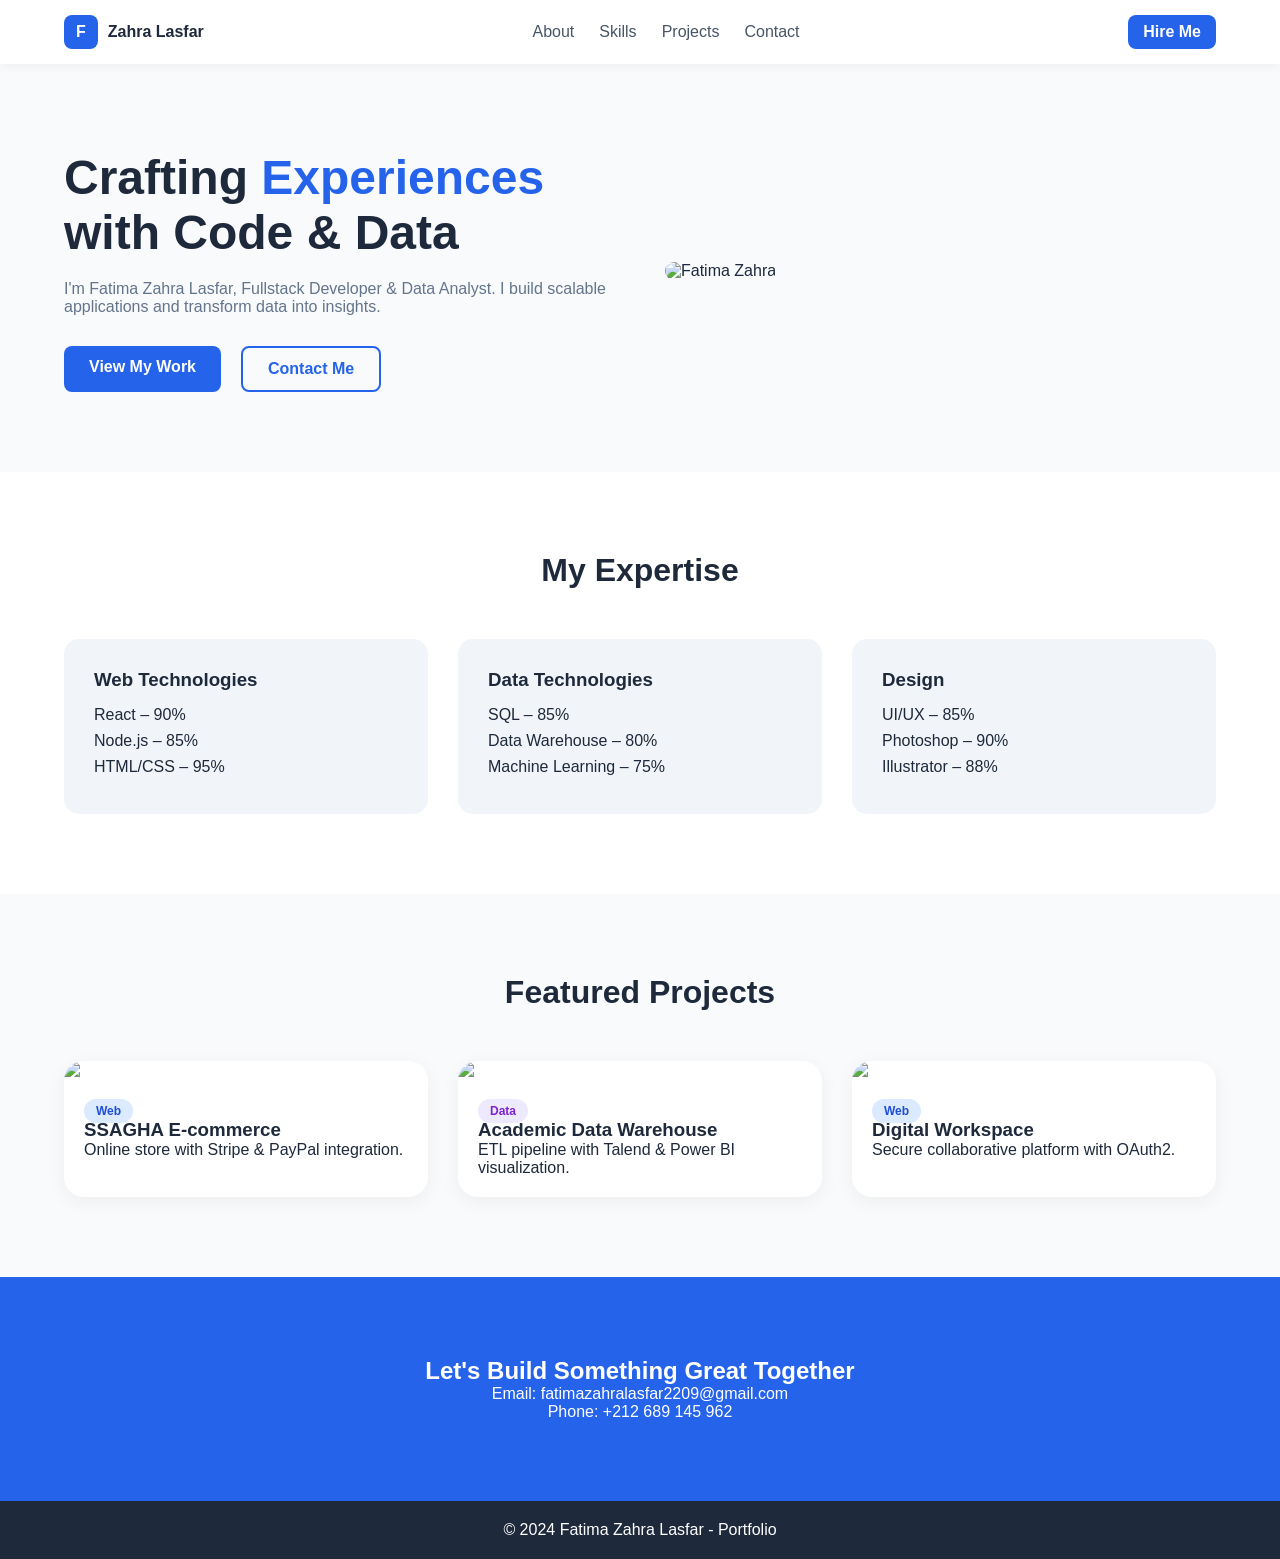
==== index.html @ cac7e811 "Add index.html and style.css" ====
<!DOCTYPE html>
<html lang="fr">
<head>
    <meta charset="UTF-8">
    <title>Fatima Zahra Lasfar | Portfolio</title>
    <meta name="viewport" content="width=device-width, initial-scale=1.0">
    <link rel="stylesheet" href="style.css">
</head>
<body>

<!-- NAVIGATION -->
<header class="navbar">
    <div class="container nav-content">
        <div class="logo">
            <div class="logo-box">F</div>
            <span>Zahra Lasfar</span>
        </div>

        <nav class="nav-links">
            <a href="#about">About</a>
            <a href="#skills">Skills</a>
            <a href="#projects">Projects</a>
            <a href="#contact">Contact</a>
        </nav>

        <a href="#" class="btn-primary small">Hire Me</a>
    </div>
</header>

<!-- HERO -->
<section class="hero">
    <div class="container hero-grid">
        <div class="hero-text">
            <h1>Crafting <span class="highlight">Experiences</span> with Code & Data</h1>
            <p>
                I'm Fatima Zahra Lasfar, Fullstack Developer & Data Analyst.
                I build scalable applications and transform data into insights.
            </p>

            <div class="hero-buttons">
                <a href="#projects" class="btn-primary">View My Work</a>
                <a href="#contact" class="btn-outline">Contact Me</a>
            </div>
        </div>

        <div class="hero-image">
            <img src="https://picsum.photos/seed/fatima/600/700" alt="Fatima Zahra">
        </div>
    </div>
</section>

<!-- SKILLS -->
<section id="skills" class="skills">
    <div class="container">
        <h2 class="section-title">My Expertise</h2>

        <div class="skills-grid">
            <div class="skill-card">
                <h3>Web Technologies</h3>
                <ul>
                    <li>React – 90%</li>
                    <li>Node.js – 85%</li>
                    <li>HTML/CSS – 95%</li>
                </ul>
            </div>

            <div class="skill-card">
                <h3>Data Technologies</h3>
                <ul>
                    <li>SQL – 85%</li>
                    <li>Data Warehouse – 80%</li>
                    <li>Machine Learning – 75%</li>
                </ul>
            </div>

            <div class="skill-card">
                <h3>Design</h3>
                <ul>
                    <li>UI/UX – 85%</li>
                    <li>Photoshop – 90%</li>
                    <li>Illustrator – 88%</li>
                </ul>
            </div>
        </div>
    </div>
</section>

<!-- PROJECTS -->
<section id="projects" class="projects">
    <div class="container">
        <h2 class="section-title">Featured Projects</h2>

        <div class="projects-grid">

            <div class="project-card">
                <img src="https://picsum.photos/seed/ssagha/600/400">
                <div class="project-content">
                    <span class="badge web">Web</span>
                    <h3>SSAGHA E-commerce</h3>
                    <p>Online store with Stripe & PayPal integration.</p>
                </div>
            </div>

            <div class="project-card">
                <img src="https://picsum.photos/seed/data/600/400">
                <div class="project-content">
                    <span class="badge data">Data</span>
                    <h3>Academic Data Warehouse</h3>
                    <p>ETL pipeline with Talend & Power BI visualization.</p>
                </div>
            </div>

            <div class="project-card">
                <img src="https://picsum.photos/seed/workspace/600/400">
                <div class="project-content">
                    <span class="badge web">Web</span>
                    <h3>Digital Workspace</h3>
                    <p>Secure collaborative platform with OAuth2.</p>
                </div>
            </div>

        </div>
    </div>
</section>

<!-- CONTACT -->
<section id="contact" class="contact">
    <div class="container contact-box">
        <h2>Let's Build Something Great Together</h2>
        <p>Email: fatimazahralasfar2209@gmail.com</p>
        <p>Phone: +212 689 145 962</p>
    </div>
</section>

<!-- FOOTER -->
<footer class="footer">
    <p>© 2024 Fatima Zahra Lasfar - Portfolio</p>
</footer>

</body>
</html>
---- style.css ----
* {
    margin: 0;
    padding: 0;
    box-sizing: border-box;
}

body {
    font-family: Arial, sans-serif;
    color: #1e293b;
    background: #f8fafc;
}

.container {
    width: 90%;
    max-width: 1200px;
    margin: auto;
}

.navbar {
    background: white;
    padding: 15px 0;
    position: fixed;
    width: 100%;
    top: 0;
    box-shadow: 0 2px 10px rgba(0,0,0,0.05);
    z-index: 100;
}

.nav-content {
    display: flex;
    justify-content: space-between;
    align-items: center;
}

.logo {
    display: flex;
    align-items: center;
    gap: 10px;
    font-weight: bold;
}

.logo-box {
    background: #2563eb;
    color: white;
    padding: 8px 12px;
    border-radius: 8px;
}

.nav-links {
    display: flex;
    gap: 25px;
}

.nav-links a {
    text-decoration: none;
    color: #475569;
    font-weight: 500;
}

.nav-links a:hover {
    color: #2563eb;
}

.btn-primary {
    background: #2563eb;
    color: white;
    padding: 12px 25px;
    border-radius: 8px;
    text-decoration: none;
    font-weight: bold;
}

.btn-outline {
    border: 2px solid #2563eb;
    color: #2563eb;
    padding: 12px 25px;
    border-radius: 8px;
    text-decoration: none;
    font-weight: bold;
}

.small {
    padding: 8px 15px;
}

.hero {
    padding: 150px 0 80px;
}

.hero-grid {
    display: grid;
    grid-template-columns: 1fr 1fr;
    gap: 50px;
    align-items: center;
}

.hero-text h1 {
    font-size: 48px;
    margin-bottom: 20px;
}

.highlight {
    color: #2563eb;
}

.hero-text p {
    margin-bottom: 30px;
    color: #64748b;
}

.hero-buttons {
    display: flex;
    gap: 20px;
}

.hero-image img {
    width: 100%;
    border-radius: 20px;
}

.section-title {
    text-align: center;
    margin-bottom: 50px;
    font-size: 32px;
}

.skills {
    padding: 80px 0;
    background: white;
}

.skills-grid {
    display: grid;
    grid-template-columns: repeat(3, 1fr);
    gap: 30px;
}

.skill-card {
    background: #f1f5f9;
    padding: 30px;
    border-radius: 15px;
}

.skill-card ul {
    list-style: none;
    margin-top: 15px;
}

.skill-card li {
    margin-bottom: 8px;
}

.projects {
    padding: 80px 0;
}

.projects-grid {
    display: grid;
    grid-template-columns: repeat(3, 1fr);
    gap: 30px;
}

.project-card {
    background: white;
    border-radius: 20px;
    overflow: hidden;
    box-shadow: 0 5px 20px rgba(0,0,0,0.05);
    transition: 0.3s;
}

.project-card:hover {
    transform: translateY(-5px);
}

.project-card img {
    width: 100%;
}

.project-content {
    padding: 20px;
}

.badge {
    padding: 5px 12px;
    border-radius: 20px;
    font-size: 12px;
    font-weight: bold;
}

.badge.web {
    background: #dbeafe;
    color: #1d4ed8;
}

.badge.data {
    background: #ede9fe;
    color: #7e22ce;
}

.contact {
    padding: 80px 0;
    background: #2563eb;
    color: white;
    text-align: center;
}

.footer {
    padding: 20px;
    text-align: center;
    background: #1e293b;
    color: white;
}

@media (max-width: 992px) {

    .hero-grid {
        grid-template-columns: 1fr;
    }

    .skills-grid {
        grid-template-columns: 1fr;
    }

    .projects-grid {
        grid-template-columns: 1fr;
    }

    .nav-links {
        display: none;
    }
}
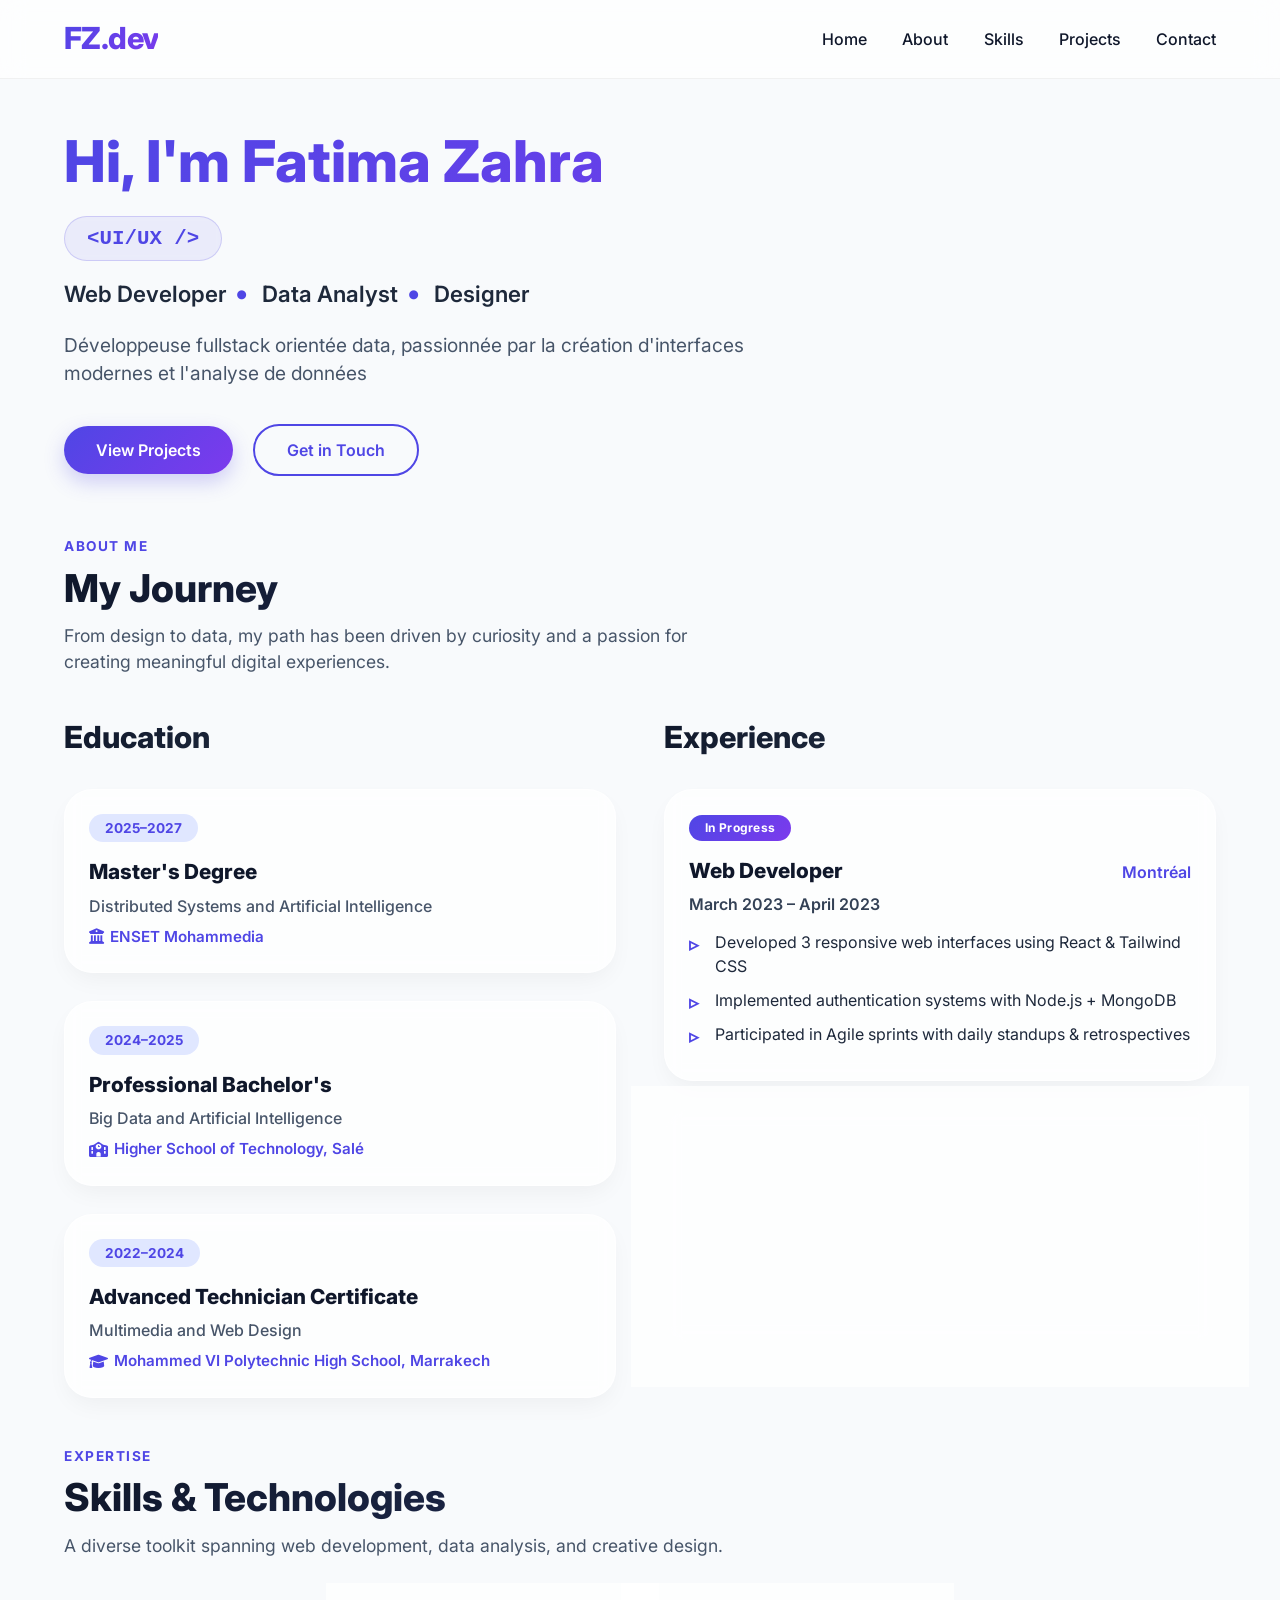
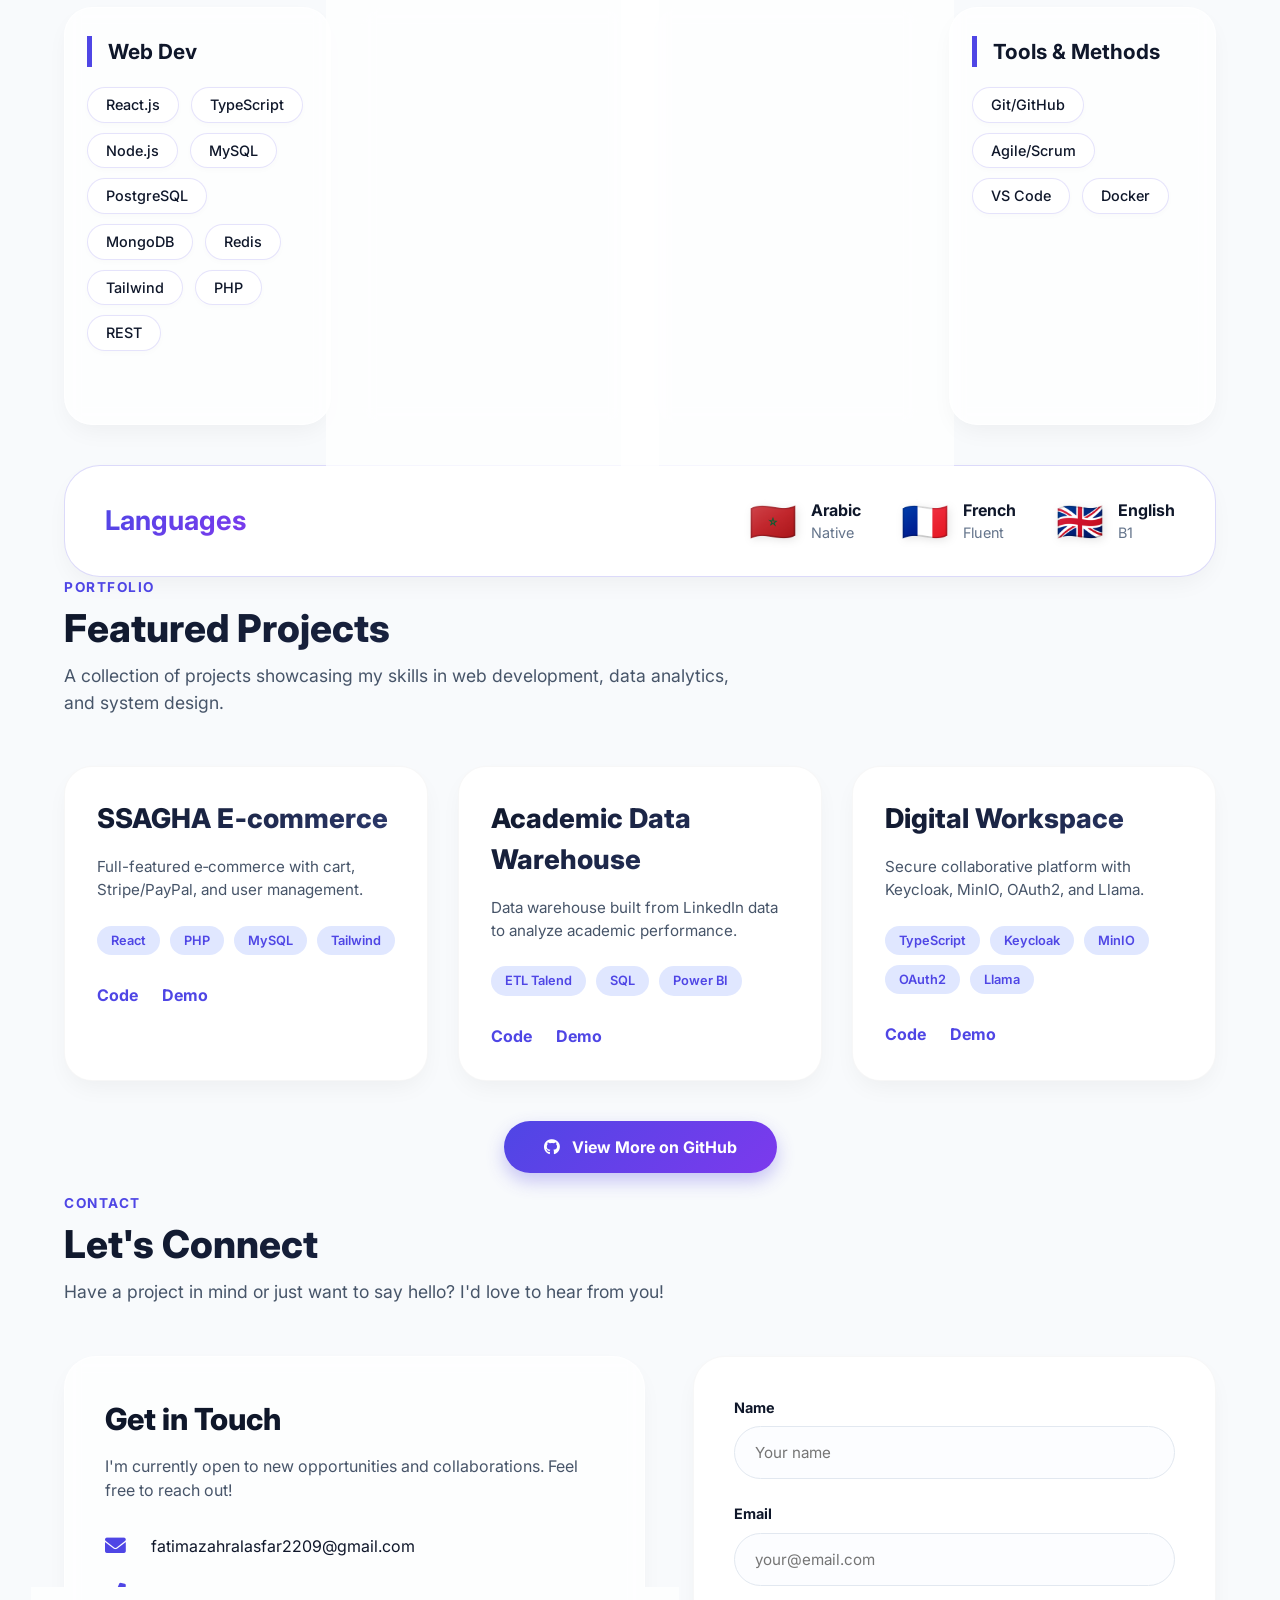
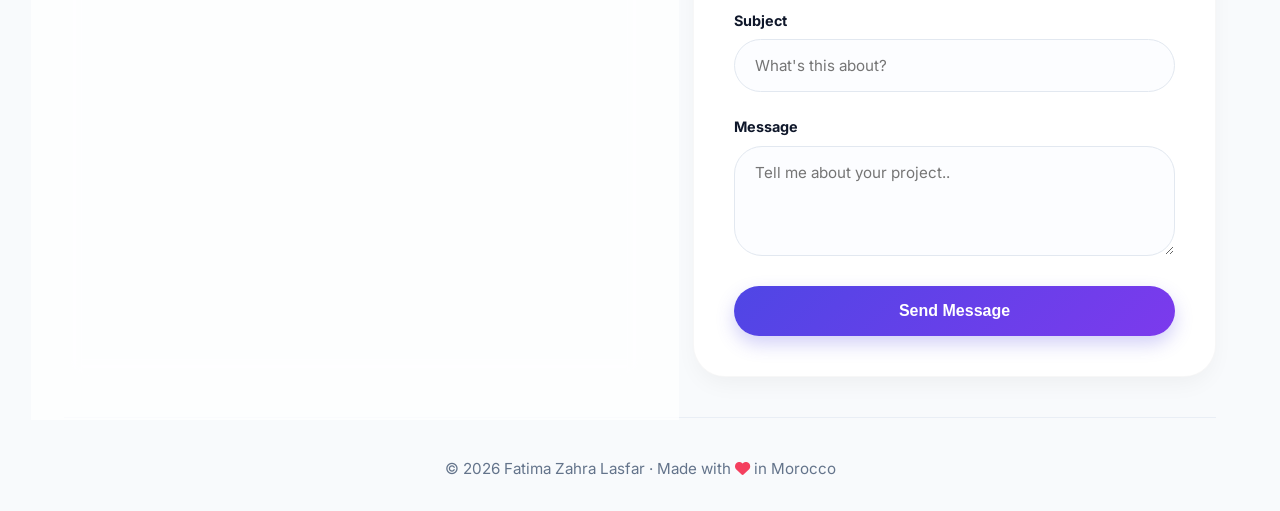
==== commit 8f9ce289: "SC" ====
--- a/index.html
+++ b/index.html
@@ -1,141 +1,904 @@
 <!DOCTYPE html>
-<html lang="fr">
+<html lang="en">
 <head>
-    <meta charset="UTF-8">
-    <title>Fatima Zahra Lasfar | Portfolio</title>
-    <meta name="viewport" content="width=device-width, initial-scale=1.0">
-    <link rel="stylesheet" href="style.css">
+  <meta charset="UTF-8">
+  <meta name="viewport" content="width=device-width, initial-scale=1.0">
+  <title>FZ.dev · Fatima Zahra Lasfar</title>
+  <!-- Font Awesome 6 (free) -->
+  <link rel="stylesheet" href="https://cdnjs.cloudflare.com/ajax/libs/font-awesome/6.0.0-beta3/css/all.min.css">
+  <!-- Google Fonts: Inter (clean & modern) -->
+  <link href="https://fonts.googleapis.com/css2?family=Inter:opsz,wght@14..32,300;14..32,400;14..32,500;14..32,600;14..32,700;14..32,800&display=swap" rel="stylesheet">
+  <style>
+    /* ----- CSS variables (light theme with modern indigo) ----- */
+    * {
+      margin: 0;
+      padding: 0;
+      box-sizing: border-box;
+    }
+
+    :root {
+      --primary: #4f46e5;
+      --primary-light: #6366f1;
+      --primary-soft: #e0e7ff;
+      --dark: #0f172a;
+      --text-muted: #475569;
+      --text-light: #64748b;
+      --bg-light: #f8fafc;
+      --card-bg: rgba(255, 255, 255, 0.75);
+      --border-light: rgba(0, 0, 0, 0.05);
+      --shadow-sm: 0 10px 25px -5px rgba(0, 0, 0, 0.05);
+      --shadow-hover: 0 20px 30px -10px rgba(79, 70, 229, 0.15);
+      --gradient: linear-gradient(135deg, #4f46e5, #7c3aed);
+      --gradient-subtle: linear-gradient(145deg, #f1f5f9, #ffffff);
+    }
+
+    body {
+      font-family: 'Inter', sans-serif;
+      background: var(--bg-light);
+      color: var(--dark);
+      line-height: 1.5;
+      scroll-behavior: smooth;
+    }
+
+    .container {
+      max-width: 1200px;
+      margin: 0 auto;
+      padding: 0 24px;
+    }
+
+    /* ----- glass navbar (sticky, blur) ----- */
+    .navbar {
+      position: sticky;
+      top: 0;
+      z-index: 100;
+      backdrop-filter: blur(12px);
+      background: rgba(255, 255, 255, 0.7);
+      border-bottom: 1px solid var(--border-light);
+      padding: 16px 0;
+      margin-bottom: 8px;
+    }
+
+    .nav-content {
+      display: flex;
+      justify-content: space-between;
+      align-items: center;
+      flex-wrap: wrap;
+    }
+
+    .logo {
+      font-weight: 800;
+      font-size: 1.9rem;
+      letter-spacing: -0.02em;
+      background: var(--gradient);
+      -webkit-background-clip: text;
+      background-clip: text;
+      color: transparent;
+    }
+
+    .nav-links {
+      display: flex;
+      gap: 2.2rem;
+      font-weight: 500;
+    }
+
+    .nav-links a {
+      text-decoration: none;
+      color: var(--dark);
+      font-size: 1rem;
+      position: relative;
+      transition: color 0.2s;
+    }
+
+    .nav-links a::after {
+      content: '';
+      position: absolute;
+      left: 0;
+      bottom: -6px;
+      width: 0;
+      height: 2.5px;
+      background: var(--primary);
+      border-radius: 4px;
+      transition: width 0.25s ease;
+    }
+
+    .nav-links a:hover {
+      color: var(--primary);
+    }
+
+    .nav-links a:hover::after {
+      width: 100%;
+    }
+
+    /* ----- section headers (consistent) ----- */
+    .section-header {
+      text-align: left;
+      margin-bottom: 2.5rem;
+    }
+
+    .section-title {
+      font-size: 0.85rem;
+      text-transform: uppercase;
+      letter-spacing: 1.5px;
+      color: var(--primary);
+      font-weight: 700;
+      margin-bottom: 8px;
+      display: block;
+    }
+
+    .section-heading {
+      font-size: 2.4rem;
+      font-weight: 800;
+      background: linear-gradient(145deg, #0f172a, #2d3a6e);
+      -webkit-background-clip: text;
+      background-clip: text;
+      color: transparent;
+      line-height: 1.2;
+      margin-bottom: 12px;
+    }
+
+    .section-subhead {
+      font-size: 1.1rem;
+      color: var(--text-muted);
+      max-width: 680px;
+    }
+
+    /* ----- buttons (gradient / outline) ----- */
+    .btn {
+      display: inline-block;
+      padding: 12px 32px;
+      border-radius: 60px;
+      font-weight: 600;
+      text-decoration: none;
+      transition: all 0.25s;
+      border: none;
+      cursor: pointer;
+      font-size: 1rem;
+    }
+
+    .btn-primary {
+      background: var(--gradient);
+      color: white;
+      box-shadow: 0 8px 20px rgba(79, 70, 229, 0.25);
+    }
+
+    .btn-primary:hover {
+      transform: translateY(-3px);
+      box-shadow: 0 14px 28px rgba(79, 70, 229, 0.35);
+    }
+
+    .btn-outline {
+      background: transparent;
+      border: 2px solid var(--primary);
+      color: var(--primary);
+      margin-left: 16px;
+    }
+
+    .btn-outline:hover {
+      background: var(--primary);
+      color: white;
+      transform: translateY(-3px);
+    }
+
+    /* ----- hero section (modern) ----- */
+    .hero {
+      padding: 40px 0 60px;
+    }
+
+    .hero-content h1 {
+      font-size: 3.6rem;
+      font-weight: 800;
+      background: var(--gradient);
+      -webkit-background-clip: text;
+      background-clip: text;
+      color: transparent;
+      line-height: 1.2;
+    }
+
+    .hero-ui {
+      display: inline-block;
+      background: rgba(79, 70, 229, 0.08);
+      padding: 6px 22px;
+      border-radius: 60px;
+      font-family: 'Monaco', 'Fira Code', monospace;
+      font-weight: 600;
+      font-size: 1.3rem;
+      color: var(--primary);
+      margin: 20px 0 16px;
+      border: 1px solid rgba(79, 70, 229, 0.2);
+      backdrop-filter: blur(4px);
+    }
+
+    .hero-roles {
+      display: flex;
+      gap: 36px;
+      font-size: 1.4rem;
+      font-weight: 600;
+      color: #1e293b;
+      margin-bottom: 20px;
+      flex-wrap: wrap;
+    }
+
+    .hero-roles span {
+      position: relative;
+    }
+
+    .hero-roles span:not(:last-child)::after {
+      content: "•";
+      position: absolute;
+      right: -22px;
+      color: var(--primary);
+      font-size: 1.8rem;
+      top: -6px;
+    }
+
+    .hero-description {
+      font-size: 1.2rem;
+      color: var(--text-muted);
+      max-width: 720px;
+      margin-bottom: 36px;
+    }
+
+    /* ----- about grid (cards) ----- */
+    .about-grid {
+      display: grid;
+      grid-template-columns: 1fr 1fr;
+      gap: 48px;
+      margin: 40px 0 20px;
+    }
+
+    .edu-item, .exp-item {
+      background: var(--card-bg);
+      backdrop-filter: blur(8px);
+      padding: 24px;
+      border-radius: 28px;
+      border: 1px solid rgba(255, 255, 255, 0.6);
+      box-shadow: var(--shadow-sm);
+      transition: transform 0.2s, box-shadow 0.2s;
+      margin-bottom: 28px;
+    }
+
+    .edu-item:hover, .exp-item:hover {
+      transform: translateY(-4px);
+      box-shadow: var(--shadow-hover);
+    }
+
+    .edu-date, .exp-date {
+      font-weight: 700;
+      color: var(--primary);
+      background: var(--primary-soft);
+      display: inline-block;
+      padding: 4px 16px;
+      border-radius: 40px;
+      font-size: 0.85rem;
+      margin-bottom: 14px;
+    }
+
+    .edu-title {
+      font-weight: 800;
+      font-size: 1.3rem;
+      margin-bottom: 6px;
+    }
+
+    .edu-sub {
+      color: var(--text-muted);
+      font-weight: 500;
+    }
+
+    .edu-school {
+      color: var(--primary);
+      font-weight: 600;
+      font-size: 0.95rem;
+      display: flex;
+      align-items: center;
+      gap: 6px;
+      margin-top: 8px;
+    }
+
+    .exp-header {
+      display: flex;
+      flex-wrap: wrap;
+      justify-content: space-between;
+      align-items: baseline;
+    }
+
+    .exp-title {
+      font-weight: 800;
+      font-size: 1.3rem;
+    }
+
+    .exp-location {
+      color: var(--primary);
+      font-weight: 600;
+    }
+
+    .exp-company {
+      font-weight: 600;
+      color: #334155;
+      margin: 6px 0 14px;
+    }
+
+    .exp-badge {
+      background: var(--gradient);
+      color: white;
+      padding: 4px 16px;
+      border-radius: 40px;
+      font-size: 0.75rem;
+      font-weight: 700;
+      letter-spacing: 0.3px;
+      display: inline-block;
+      margin-bottom: 14px;
+    }
+
+    .exp-desc {
+      list-style: none;
+      margin-top: 12px;
+    }
+
+    .exp-desc li {
+      margin-bottom: 10px;
+      padding-left: 26px;
+      position: relative;
+      color: #1e293b;
+    }
+
+    .exp-desc li::before {
+      content: "▹";
+      position: absolute;
+      left: 0;
+      color: var(--primary);
+      font-weight: 700;
+      font-size: 1.2rem;
+    }
+
+    /* ----- skills cards (glass) ----- */
+    .skills-grid {
+      display: grid;
+      grid-template-columns: repeat(auto-fit, minmax(230px, 1fr));
+      gap: 28px;
+      margin: 48px 0 40px;
+    }
+
+    .skill-card {
+      background: var(--card-bg);
+      backdrop-filter: blur(8px);
+      padding: 28px 22px;
+      border-radius: 28px;
+      border: 1px solid rgba(255,255,255,0.7);
+      box-shadow: var(--shadow-sm);
+      transition: all 0.2s;
+    }
+
+    .skill-card:hover {
+      transform: scale(1.02) translateY(-4px);
+      box-shadow: var(--shadow-hover);
+    }
+
+    .skill-card h3 {
+      font-size: 1.3rem;
+      font-weight: 700;
+      margin-bottom: 20px;
+      color: var(--dark);
+      border-left: 5px solid var(--primary);
+      padding-left: 16px;
+    }
+
+    .skill-items {
+      display: flex;
+      flex-wrap: wrap;
+      gap: 10px 12px;
+    }
+
+    .skill-tag {
+      background: white;
+      padding: 6px 18px;
+      border-radius: 40px;
+      font-size: 0.9rem;
+      font-weight: 500;
+      color: var(--dark);
+      border: 1px solid rgba(79, 70, 229, 0.15);
+      box-shadow: 0 2px 6px rgba(0,0,0,0.02);
+    }
+
+    /* languages card */
+    .lang-section {
+      margin-top: 40px;
+      background: white;
+      border-radius: 36px;
+      padding: 32px 40px;
+      border: 1px solid rgba(79, 70, 229, 0.2);
+      display: flex;
+      flex-wrap: wrap;
+      align-items: center;
+      justify-content: space-between;
+      box-shadow: var(--shadow-sm);
+    }
+
+    .lang-title {
+      font-size: 1.7rem;
+      font-weight: 700;
+      background: var(--gradient);
+      -webkit-background-clip: text;
+      background-clip: text;
+      color: transparent;
+    }
+
+    .lang-cards {
+      display: flex;
+      gap: 40px;
+      flex-wrap: wrap;
+    }
+
+    .lang-item {
+      display: flex;
+      align-items: center;
+      gap: 14px;
+    }
+
+    .lang-flag {
+      font-size: 2.4rem;
+      line-height: 1;
+      filter: drop-shadow(2px 2px 4px rgba(0,0,0,0.1));
+    }
+
+    .lang-name {
+      font-weight: 700;
+      color: var(--dark);
+    }
+
+    .lang-level {
+      color: var(--text-light);
+      font-size: 0.9rem;
+    }
+
+    /* ----- projects (cards with hover) ----- */
+    .projects-grid {
+      display: grid;
+      grid-template-columns: repeat(auto-fit, minmax(300px, 1fr));
+      gap: 30px;
+      margin: 50px 0 30px;
+    }
+
+    .project-card {
+      background: white;
+      border-radius: 28px;
+      padding: 32px;
+      border: 1px solid rgba(0,0,0,0.03);
+      box-shadow: var(--shadow-sm);
+      transition: 0.25s ease;
+    }
+
+    .project-card:hover {
+      transform: translateY(-8px);
+      box-shadow: var(--shadow-hover);
+    }
+
+    .project-title {
+      font-size: 1.7rem;
+      font-weight: 800;
+      margin-bottom: 16px;
+      background: linear-gradient(145deg, #0f172a, #2d3a6e);
+      -webkit-background-clip: text;
+      background-clip: text;
+      color: transparent;
+    }
+
+    .project-desc {
+      color: var(--text-muted);
+      margin-bottom: 24px;
+      font-size: 0.95rem;
+    }
+
+    .project-tech {
+      display: flex;
+      flex-wrap: wrap;
+      gap: 10px;
+      margin: 20px 0 28px;
+    }
+
+    .tech-tag {
+      background: var(--primary-soft);
+      padding: 5px 14px;
+      border-radius: 40px;
+      font-size: 0.8rem;
+      font-weight: 600;
+      color: var(--primary);
+    }
+
+    .project-actions a {
+      text-decoration: none;
+      font-weight: 700;
+      color: var(--primary);
+      border-bottom: 2px solid transparent;
+      padding-bottom: 2px;
+      margin-right: 24px;
+      transition: 0.2s;
+    }
+
+    .project-actions a:hover {
+      border-bottom-color: var(--primary);
+      color: var(--dark);
+    }
+
+    .more-github {
+      text-align: center;
+      margin: 40px 0 20px;
+    }
+
+    .github-link {
+      font-weight: 700;
+      color: white;
+      background: var(--gradient);
+      padding: 14px 40px;
+      border-radius: 60px;
+      display: inline-block;
+      transition: 0.2s;
+      box-shadow: 0 8px 18px rgba(79,70,229,0.3);
+      text-decoration: none;
+    }
+
+    .github-link i {
+      margin-right: 8px;
+    }
+
+    .github-link:hover {
+      transform: translateY(-3px);
+      box-shadow: 0 14px 28px rgba(79,70,229,0.4);
+    }
+
+    /* ----- contact (split glass) ----- */
+    .contact-grid {
+      display: grid;
+      grid-template-columns: 1fr 0.9fr;
+      gap: 48px;
+      margin: 50px 0 40px;
+    }
+
+    .contact-info {
+      background: var(--card-bg);
+      backdrop-filter: blur(8px);
+      padding: 40px;
+      border-radius: 32px;
+      border: 1px solid rgba(255,255,255,0.7);
+      box-shadow: var(--shadow-sm);
+    }
+
+    .contact-info h3 {
+      font-size: 1.9rem;
+      font-weight: 800;
+      margin-bottom: 12px;
+    }
+
+    .contact-info p {
+      color: var(--text-muted);
+      margin-bottom: 32px;
+    }
+
+    .info-line {
+      display: flex;
+      align-items: center;
+      gap: 18px;
+      margin-bottom: 24px;
+      font-size: 1rem;
+    }
+
+    .info-line i {
+      width: 28px;
+      color: var(--primary);
+      font-size: 1.3rem;
+    }
+
+    .social-links {
+      margin-top: 40px;
+      display: flex;
+      gap: 28px;
+    }
+
+    .social-links a {
+      color: var(--dark);
+      font-size: 1.9rem;
+      transition: color 0.2s, transform 0.2s;
+    }
+
+    .social-links a:hover {
+      color: var(--primary);
+      transform: translateY(-3px);
+    }
+
+    .contact-form {
+      background: white;
+      padding: 40px;
+      border-radius: 32px;
+      border: 1px solid rgba(0,0,0,0.03);
+      box-shadow: var(--shadow-sm);
+    }
+
+    .form-group {
+      margin-bottom: 24px;
+    }
+
+    .form-group label {
+      font-weight: 700;
+      color: var(--dark);
+      display: block;
+      margin-bottom: 8px;
+      font-size: 0.9rem;
+    }
+
+    .form-group input, 
+    .form-group textarea {
+      width: 100%;
+      padding: 16px 20px;
+      border: 1px solid #e2e8f0;
+      border-radius: 40px;
+      font-family: inherit;
+      font-size: 0.95rem;
+      transition: 0.2s;
+      background: #fcfdff;
+    }
+
+    .form-group textarea {
+      border-radius: 28px;
+      resize: vertical;
+    }
+
+    .form-group input:focus, 
+    .form-group textarea:focus {
+      outline: none;
+      border-color: var(--primary);
+      box-shadow: 0 0 0 4px rgba(79,70,229,0.15);
+    }
+
+    .btn-submit {
+      background: var(--gradient);
+      color: white;
+      border: none;
+      padding: 16px 28px;
+      border-radius: 60px;
+      font-weight: 700;
+      width: 100%;
+      font-size: 1rem;
+      cursor: pointer;
+      transition: 0.2s;
+      box-shadow: 0 8px 18px rgba(79,70,229,0.25);
+    }
+
+    .btn-submit:hover {
+      transform: translateY(-3px);
+      box-shadow: 0 14px 28px rgba(79,70,229,0.35);
+    }
+
+    .footer-note {
+      text-align: center;
+      padding: 40px 0 30px;
+      border-top: 1px solid #e9eef5;
+      color: var(--text-light);
+      font-size: 0.95rem;
+    }
+
+    .footer-note i {
+      color: #f43f5e;
+    }
+
+    /* responsive */
+    @media (max-width: 800px) {
+      .nav-content {
+        flex-direction: column;
+        gap: 16px;
+      }
+      .nav-links {
+        gap: 24px;
+      }
+      .about-grid, .contact-grid {
+        grid-template-columns: 1fr;
+      }
+      .hero-roles span::after {
+        display: none;
+      }
+      .btn-outline {
+        margin-left: 0;
+        margin-top: 16px;
+      }
+      .hero h1 {
+        font-size: 2.8rem;
+      }
+    }
+  </style>
 </head>
 <body>
-
-<!-- NAVIGATION -->
-<header class="navbar">
+  <!-- Sticky glass navbar -->
+  <nav class="navbar">
     <div class="container nav-content">
-        <div class="logo">
-            <div class="logo-box">F</div>
-            <span>Zahra Lasfar</span>
+      <div class="logo">FZ.dev</div>
+      <div class="nav-links">
+        <a href="#">Home</a>
+        <a href="#about">About</a>
+        <a href="#skills">Skills</a>
+        <a href="#projects">Projects</a>
+        <a href="#contact">Contact</a>
+      </div>
+    </div>
+  </nav>
+
+  <main class="container">
+    <!-- HERO section (gradient name, modern) -->
+    <section class="hero">
+      <div class="hero-content">
+        <h1>Hi, I'm Fatima Zahra</h1>
+        <div class="hero-ui">&lt;UI/UX /&gt;</div>
+        <div class="hero-roles">
+          <span>Web Developer</span>
+          <span>Data Analyst</span>
+          <span>Designer</span>
         </div>
-
-        <nav class="nav-links">
-            <a href="#about">About</a>
-            <a href="#skills">Skills</a>
-            <a href="#projects">Projects</a>
-            <a href="#contact">Contact</a>
-        </nav>
-
-        <a href="#" class="btn-primary small">Hire Me</a>
+        <p class="hero-description">Développeuse fullstack orientée data, passionnée par la création d'interfaces modernes et l'analyse de données</p>
+        <div>
+          <a href="#projects" class="btn btn-primary">View Projects</a>
+          <a href="#contact" class="btn btn-outline">Get in Touch</a>
+        </div>
+      </div>
+    </section>
+
+    <!-- ABOUT (cards with glass) -->
+    <section id="about">
+      <div class="section-header">
+        <span class="section-title">ABOUT ME</span>
+        <h2 class="section-heading">My Journey</h2>
+        <p class="section-subhead">From design to data, my path has been driven by curiosity and a passion for creating meaningful digital experiences.</p>
+      </div>
+
+      <div class="about-grid">
+        <!-- Education column -->
+        <div>
+          <h3 style="font-size: 1.9rem; font-weight:800; margin-bottom:28px; background:linear-gradient(145deg,#0f172a,#334155); -webkit-background-clip:text; -webkit-text-fill-color:transparent;">Education</h3>
+          <div class="edu-item">
+            <div class="edu-date">2025–2027</div>
+            <div class="edu-title">Master's Degree</div>
+            <div class="edu-sub">Distributed Systems and Artificial Intelligence</div>
+            <div class="edu-school"><i class="fas fa-university"></i> ENSET Mohammedia</div>
+          </div>
+          <div class="edu-item">
+            <div class="edu-date">2024–2025</div>
+            <div class="edu-title">Professional Bachelor's</div>
+            <div class="edu-sub">Big Data and Artificial Intelligence</div>
+            <div class="edu-school"><i class="fas fa-school"></i> Higher School of Technology, Salé</div>
+          </div>
+          <div class="edu-item">
+            <div class="edu-date">2022–2024</div>
+            <div class="edu-title">Advanced Technician Certificate</div>
+            <div class="edu-sub">Multimedia and Web Design</div>
+            <div class="edu-school"><i class="fas fa-graduation-cap"></i> Mohammed VI Polytechnic High School, Marrakech</div>
+          </div>
+        </div>
+
+        <!-- Experience column -->
+        <div>
+          <h3 style="font-size: 1.9rem; font-weight:800; margin-bottom:28px; background:linear-gradient(145deg,#0f172a,#334155); -webkit-background-clip:text; -webkit-text-fill-color:transparent;">Experience</h3>
+          <div class="exp-item">
+            <span class="exp-badge">In Progress</span>
+            <div class="exp-header">
+              <span class="exp-title">Web Developer</span>
+              <span class="exp-location">Montréal</span>
+            </div>
+            <div class="exp-company">March 2023 – April 2023</div>
+            <ul class="exp-desc">
+              <li>Developed 3 responsive web interfaces using React & Tailwind CSS</li>
+              <li>Implemented authentication systems with Node.js + MongoDB</li>
+              <li>Participated in Agile sprints with daily standups & retrospectives</li>
+            </ul>
+          </div>
+          <div class="exp-item">
+            <span class="exp-badge">With Honors</span>
+            <div class="exp-header">
+              <span class="exp-title">Graphic Designer</span>
+              <span class="exp-location">Canva Print</span>
+            </div>
+            <div class="exp-company">March 2022</div>
+            <ul class="exp-desc">
+              <li>Prepared 20+ files for digital printing (resolution/colors)</li>
+              <li>Collaborated with design team on 5 client projects</li>
+            </ul>
+          </div>
+        </div>
+      </div>
+    </section>
+
+    <!-- SKILLS & LANGUAGES (cards with tags, glass) -->
+    <section id="skills">
+      <div class="section-header">
+        <span class="section-title">EXPERTISE</span>
+        <h2 class="section-heading">Skills & Technologies</h2>
+        <p class="section-subhead">A diverse toolkit spanning web development, data analysis, and creative design.</p>
+      </div>
+
+      <div class="skills-grid">
+        <div class="skill-card"><h3>Web Dev</h3><div class="skill-items"><span class="skill-tag">React.js</span><span class="skill-tag">TypeScript</span><span class="skill-tag">Node.js</span><span class="skill-tag">MySQL</span><span class="skill-tag">PostgreSQL</span><span class="skill-tag">MongoDB</span><span class="skill-tag">Redis</span><span class="skill-tag">Tailwind</span><span class="skill-tag">PHP</span><span class="skill-tag">REST</span></div></div>
+        <div class="skill-card"><h3>Data & Big Data</h3><div class="skill-items"><span class="skill-tag">Data Warehouse</span><span class="skill-tag">ETL/Talend</span><span class="skill-tag">Power BI</span><span class="skill-tag">SQL</span><span class="skill-tag">ML</span><span class="skill-tag">Clustering</span><span class="skill-tag">Predictive</span><span class="skill-tag">Deep Learning</span><span class="skill-tag">Data Modeling</span></div></div>
+        <div class="skill-card"><h3>Design</h3><div class="skill-items"><span class="skill-tag">Photoshop</span><span class="skill-tag">Illustrator</span><span class="skill-tag">InDesign</span><span class="skill-tag">UI/UX</span></div></div>
+        <div class="skill-card"><h3>Tools & Methods</h3><div class="skill-items"><span class="skill-tag">Git/GitHub</span><span class="skill-tag">Agile/Scrum</span><span class="skill-tag">VS Code</span><span class="skill-tag">Docker</span></div></div>
+      </div>
+
+      <!-- languages (glass) -->
+      <div class="lang-section">
+        <span class="lang-title">Languages</span>
+        <div class="lang-cards">
+          <div class="lang-item"><span class="lang-flag">🇲🇦</span><div><div class="lang-name">Arabic</div><div class="lang-level">Native</div></div></div>
+          <div class="lang-item"><span class="lang-flag">🇫🇷</span><div><div class="lang-name">French</div><div class="lang-level">Fluent</div></div></div>
+          <div class="lang-item"><span class="lang-flag">🇬🇧</span><div><div class="lang-name">English</div><div class="lang-level">B1</div></div></div>
+        </div>
+      </div>
+    </section>
+
+    <!-- PROJECTS (cards with hover) -->
+    <section id="projects">
+      <div class="section-header">
+        <span class="section-title">PORTFOLIO</span>
+        <h2 class="section-heading">Featured Projects</h2>
+        <p class="section-subhead">A collection of projects showcasing my skills in web development, data analytics, and system design.</p>
+      </div>
+
+      <div class="projects-grid">
+        <div class="project-card">
+          <div class="project-title">SSAGHA E‑commerce</div>
+          <p class="project-desc">Full-featured e‑commerce with cart, Stripe/PayPal, and user management.</p>
+          <div class="project-tech"><span class="tech-tag">React</span><span class="tech-tag">PHP</span><span class="tech-tag">MySQL</span><span class="tech-tag">Tailwind</span></div>
+          <div class="project-actions"><a href="#">Code</a><a href="#">Demo</a></div>
+        </div>
+        <div class="project-card">
+          <div class="project-title">Academic Data Warehouse</div>
+          <p class="project-desc">Data warehouse built from LinkedIn data to analyze academic performance.</p>
+          <div class="project-tech"><span class="tech-tag">ETL Talend</span><span class="tech-tag">SQL</span><span class="tech-tag">Power BI</span></div>
+          <div class="project-actions"><a href="#">Code</a><a href="#">Demo</a></div>
+        </div>
+        <div class="project-card">
+          <div class="project-title">Digital Workspace</div>
+          <p class="project-desc">Secure collaborative platform with Keycloak, MinIO, OAuth2, and Llama.</p>
+          <div class="project-tech"><span class="tech-tag">TypeScript</span><span class="tech-tag">Keycloak</span><span class="tech-tag">MinIO</span><span class="tech-tag">OAuth2</span><span class="tech-tag">Llama</span></div>
+          <div class="project-actions"><a href="#">Code</a><a href="#">Demo</a></div>
+        </div>
+      </div>
+      <div class="more-github">
+        <a href="#" class="github-link"><i class="fab fa-github"></i> View More on GitHub</a>
+      </div>
+    </section>
+
+    <!-- CONTACT with split glass effect -->
+    <section id="contact">
+      <div class="section-header">
+        <span class="section-title">CONTACT</span>
+        <h2 class="section-heading">Let's Connect</h2>
+        <p class="section-subhead">Have a project in mind or just want to say hello? I'd love to hear from you!</p>
+      </div>
+
+      <div class="contact-grid">
+        <div class="contact-info">
+          <h3>Get in Touch</h3>
+          <p>I'm currently open to new opportunities and collaborations. Feel free to reach out!</p>
+          <div class="info-line"><i class="fas fa-envelope"></i> fatimazahralasfar2209@gmail.com</div>
+          <div class="info-line"><i class="fas fa-phone-alt"></i> +212 689145962</div>
+          <div class="info-line"><i class="fas fa-map-marker-alt"></i> Morocco</div>
+          <div class="social-links">
+            <a href="#"><i class="fab fa-github"></i></a>
+            <a href="#"><i class="fab fa-linkedin"></i></a>
+            <a href="#"><i class="fab fa-twitter"></i></a>
+          </div>
+        </div>
+
+        <div class="contact-form">
+          <form>
+            <div class="form-group"><label>Name</label><input type="text" placeholder="Your name"></div>
+            <div class="form-group"><label>Email</label><input type="email" placeholder="your@email.com"></div>
+            <div class="form-group"><label>Subject</label><input type="text" placeholder="What's this about?"></div>
+            <div class="form-group"><label>Message</label><textarea rows="4" placeholder="Tell me about your project.."></textarea></div>
+            <button class="btn-submit" type="submit">Send Message</button>
+          </form>
+        </div>
+      </div>
+    </section>
+
+    <!-- footer -->
+    <div class="footer-note">
+      © 2026 Fatima Zahra Lasfar · Made with <i class="fas fa-heart"></i> in Morocco
     </div>
-</header>
-
-<!-- HERO -->
-<section class="hero">
-    <div class="container hero-grid">
-        <div class="hero-text">
-            <h1>Crafting <span class="highlight">Experiences</span> with Code & Data</h1>
-            <p>
-                I'm Fatima Zahra Lasfar, Fullstack Developer & Data Analyst.
-                I build scalable applications and transform data into insights.
-            </p>
-
-            <div class="hero-buttons">
-                <a href="#projects" class="btn-primary">View My Work</a>
-                <a href="#contact" class="btn-outline">Contact Me</a>
-            </div>
-        </div>
-
-        <div class="hero-image">
-            <img src="https://picsum.photos/seed/fatima/600/700" alt="Fatima Zahra">
-        </div>
-    </div>
-</section>
-
-<!-- SKILLS -->
-<section id="skills" class="skills">
-    <div class="container">
-        <h2 class="section-title">My Expertise</h2>
-
-        <div class="skills-grid">
-            <div class="skill-card">
-                <h3>Web Technologies</h3>
-                <ul>
-                    <li>React – 90%</li>
-                    <li>Node.js – 85%</li>
-                    <li>HTML/CSS – 95%</li>
-                </ul>
-            </div>
-
-            <div class="skill-card">
-                <h3>Data Technologies</h3>
-                <ul>
-                    <li>SQL – 85%</li>
-                    <li>Data Warehouse – 80%</li>
-                    <li>Machine Learning – 75%</li>
-                </ul>
-            </div>
-
-            <div class="skill-card">
-                <h3>Design</h3>
-                <ul>
-                    <li>UI/UX – 85%</li>
-                    <li>Photoshop – 90%</li>
-                    <li>Illustrator – 88%</li>
-                </ul>
-            </div>
-        </div>
-    </div>
-</section>
-
-<!-- PROJECTS -->
-<section id="projects" class="projects">
-    <div class="container">
-        <h2 class="section-title">Featured Projects</h2>
-
-        <div class="projects-grid">
-
-            <div class="project-card">
-                <img src="https://picsum.photos/seed/ssagha/600/400">
-                <div class="project-content">
-                    <span class="badge web">Web</span>
-                    <h3>SSAGHA E-commerce</h3>
-                    <p>Online store with Stripe & PayPal integration.</p>
-                </div>
-            </div>
-
-            <div class="project-card">
-                <img src="https://picsum.photos/seed/data/600/400">
-                <div class="project-content">
-                    <span class="badge data">Data</span>
-                    <h3>Academic Data Warehouse</h3>
-                    <p>ETL pipeline with Talend & Power BI visualization.</p>
-                </div>
-            </div>
-
-            <div class="project-card">
-                <img src="https://picsum.photos/seed/workspace/600/400">
-                <div class="project-content">
-                    <span class="badge web">Web</span>
-                    <h3>Digital Workspace</h3>
-                    <p>Secure collaborative platform with OAuth2.</p>
-                </div>
-            </div>
-
-        </div>
-    </div>
-</section>
-
-<!-- CONTACT -->
-<section id="contact" class="contact">
-    <div class="container contact-box">
-        <h2>Let's Build Something Great Together</h2>
-        <p>Email: fatimazahralasfar2209@gmail.com</p>
-        <p>Phone: +212 689 145 962</p>
-    </div>
-</section>
-
-<!-- FOOTER -->
-<footer class="footer">
-    <p>© 2024 Fatima Zahra Lasfar - Portfolio</p>
-</footer>
-
+  </main>
 </body>
 </html>
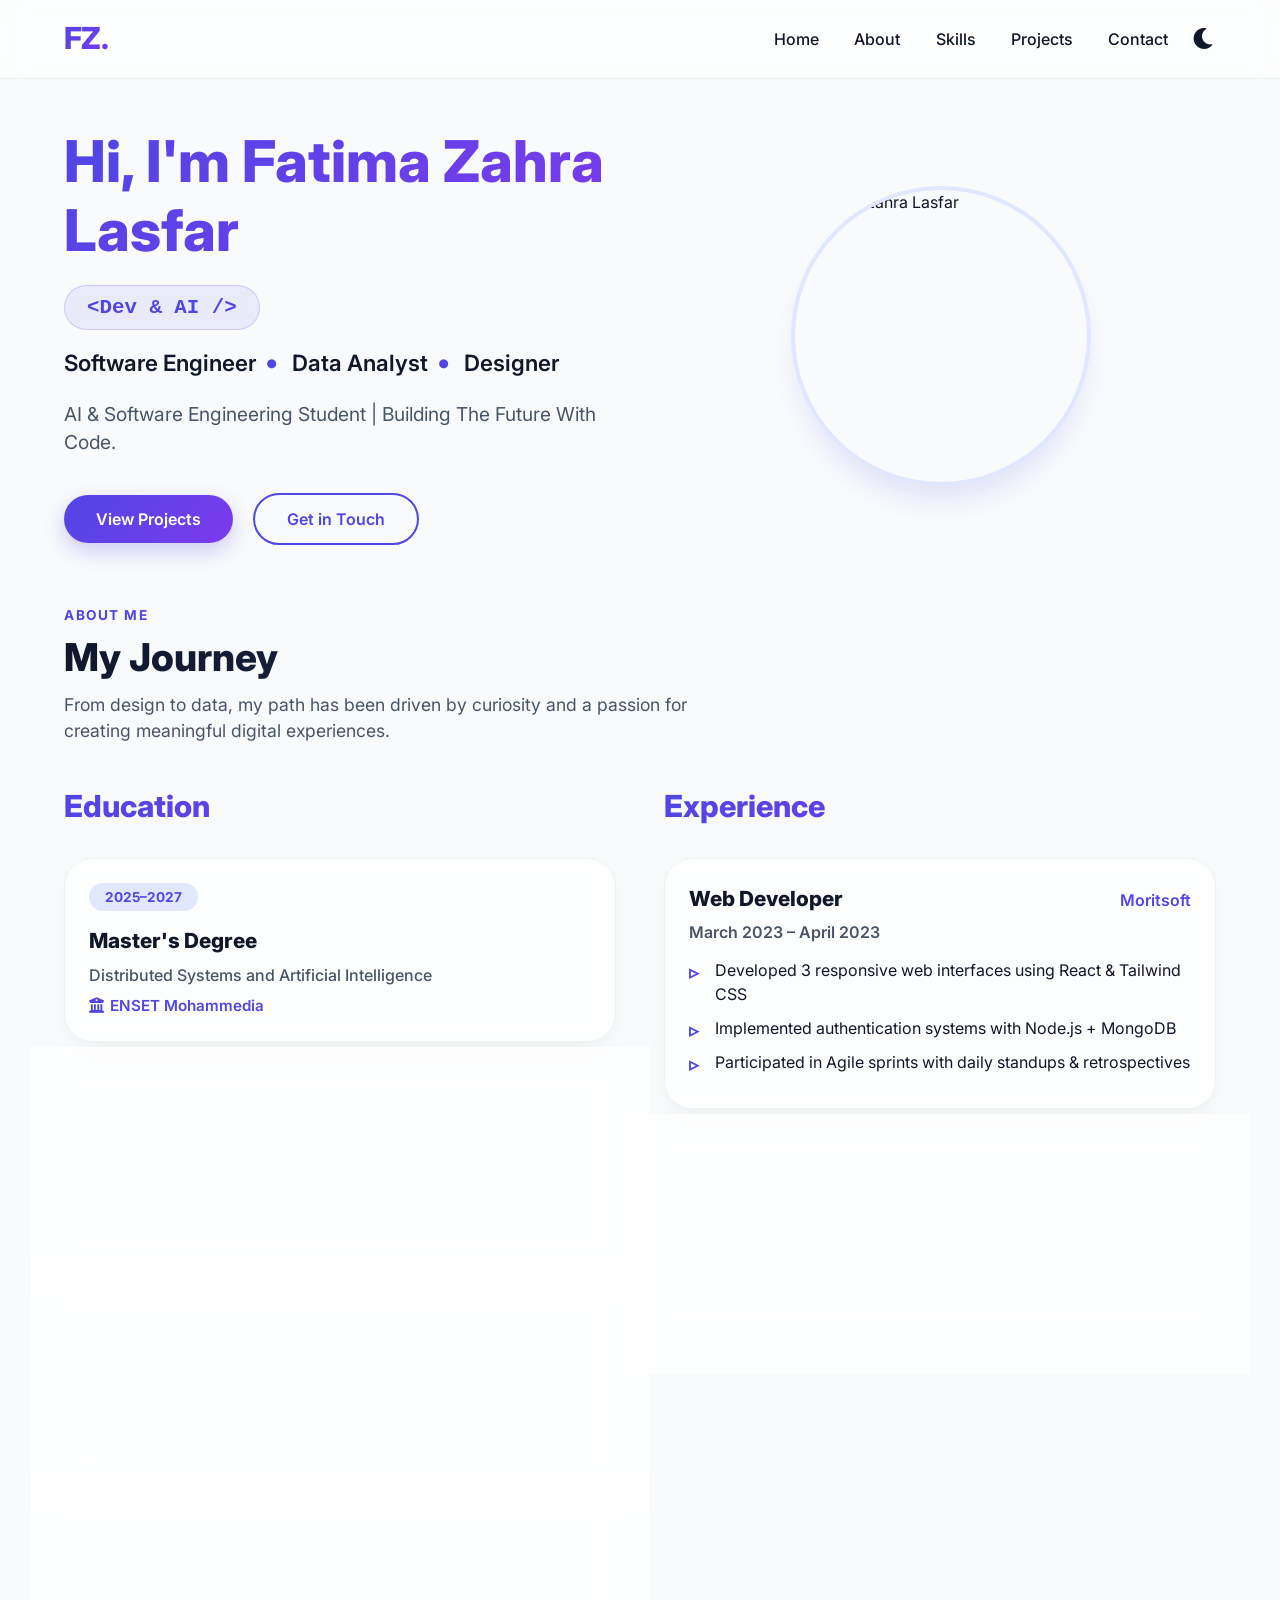
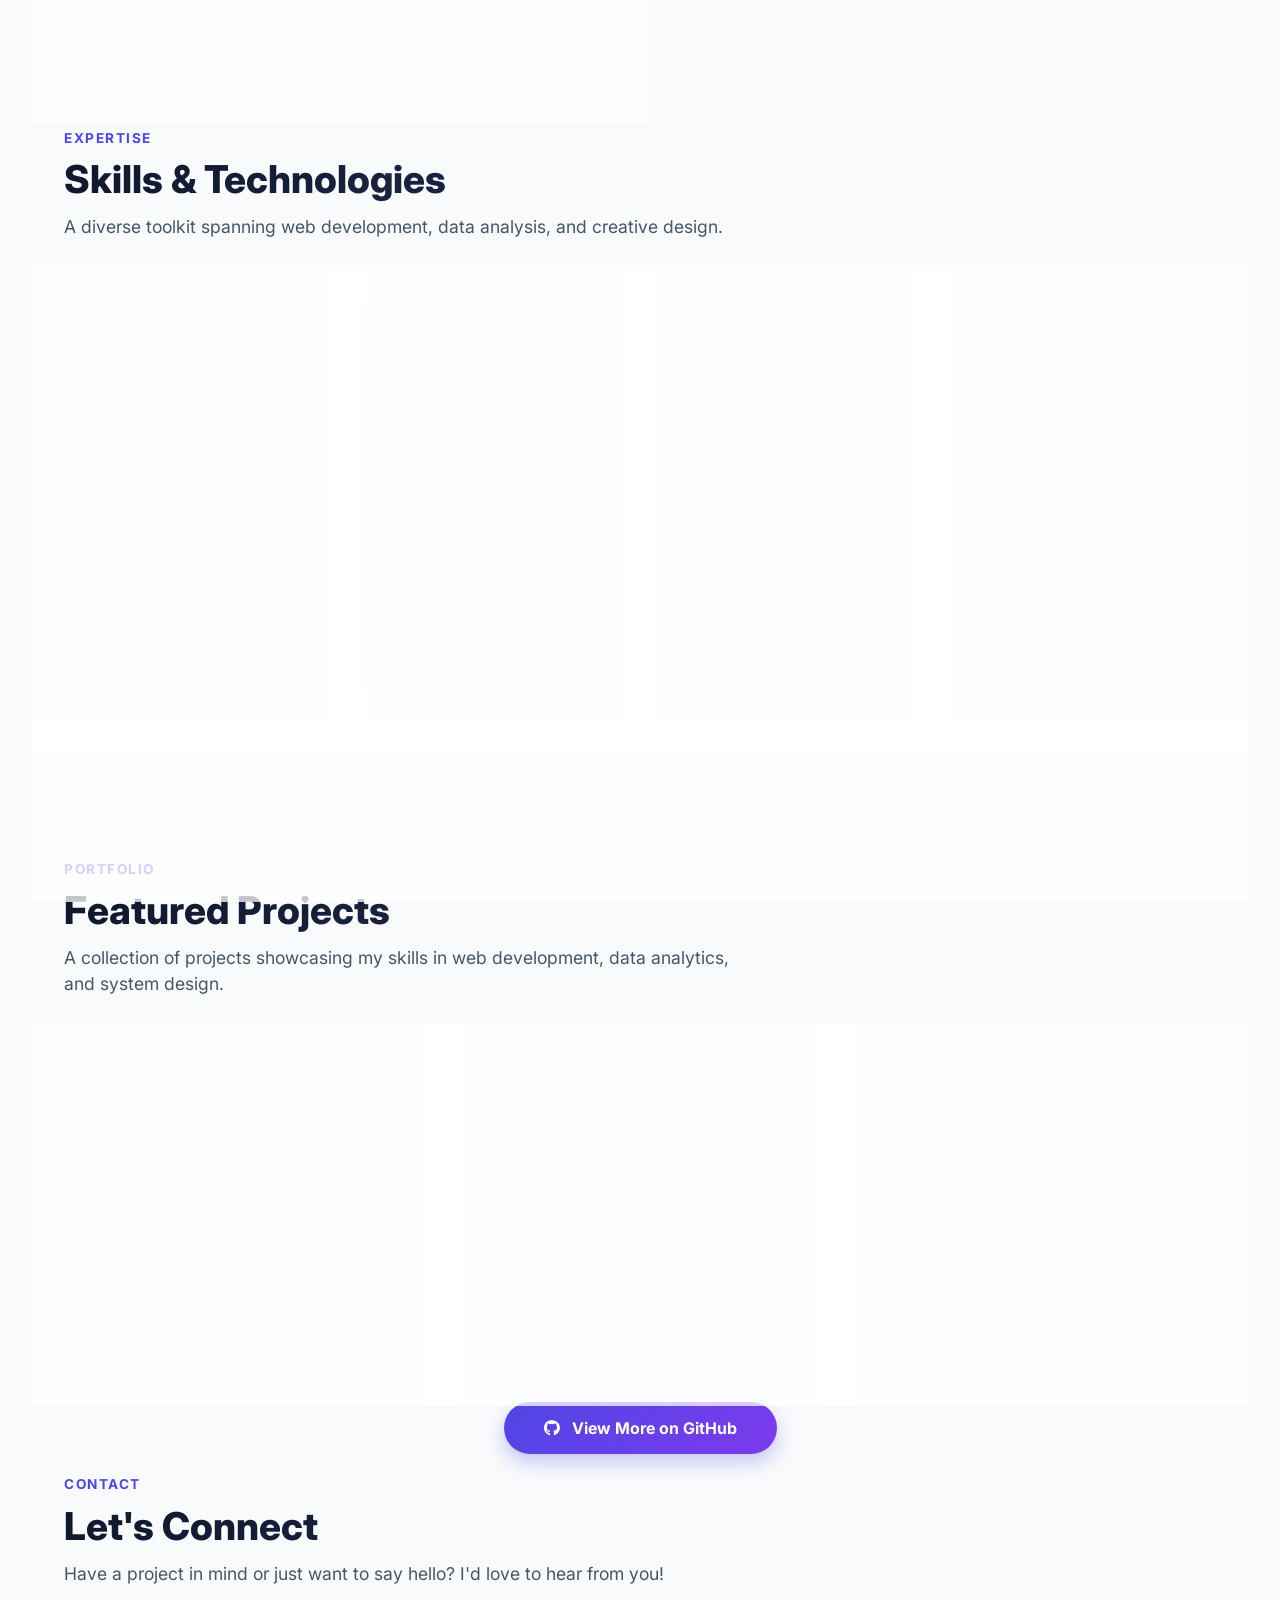
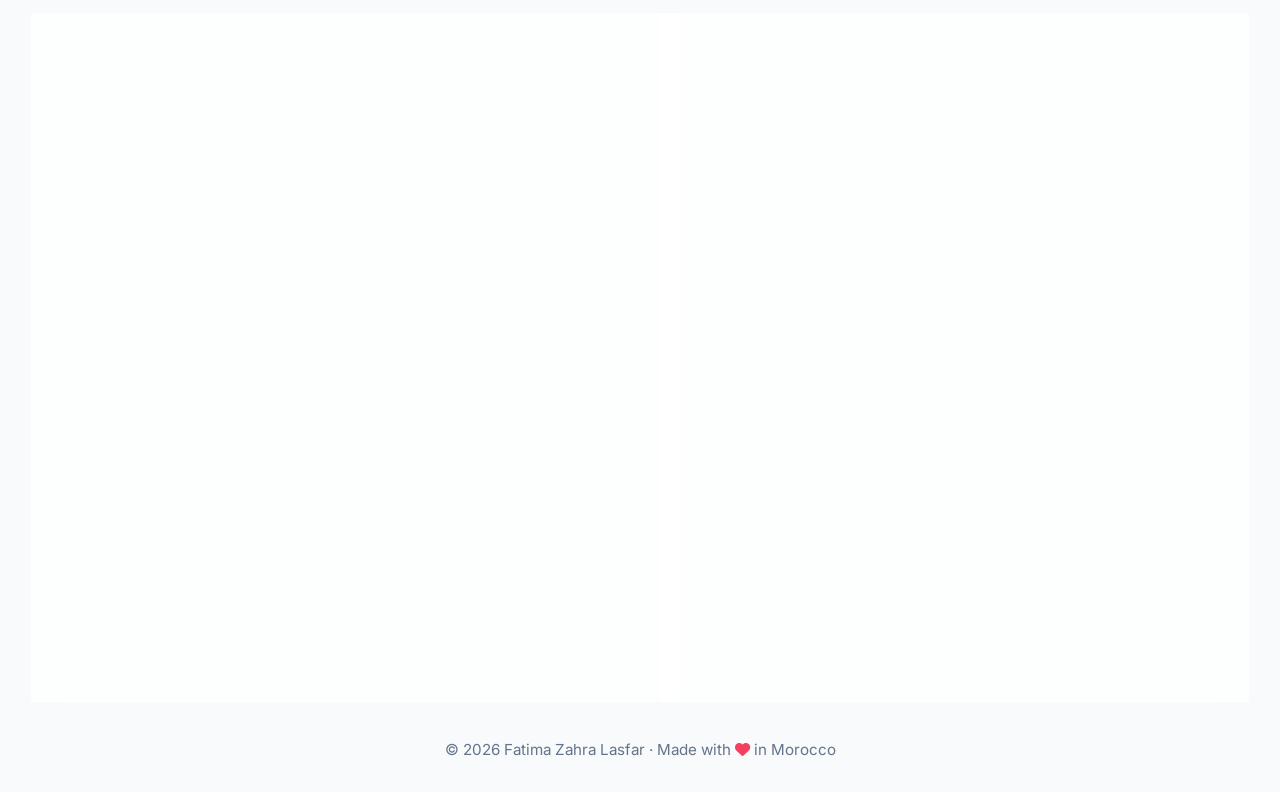
==== commit 71f95a66: "LC" ====
--- a/index.html
+++ b/index.html
@@ -4,741 +4,59 @@
   <meta charset="UTF-8">
   <meta name="viewport" content="width=device-width, initial-scale=1.0">
   <title>FZ.dev · Fatima Zahra Lasfar</title>
-  <!-- Font Awesome 6 (free) -->
+  <!-- Font Awesome 6 -->
   <link rel="stylesheet" href="https://cdnjs.cloudflare.com/ajax/libs/font-awesome/6.0.0-beta3/css/all.min.css">
-  <!-- Google Fonts: Inter (clean & modern) -->
-  <link href="https://fonts.googleapis.com/css2?family=Inter:opsz,wght@14..32,300;14..32,400;14..32,500;14..32,600;14..32,700;14..32,800&display=swap" rel="stylesheet">
-  <style>
-    /* ----- CSS variables (light theme with modern indigo) ----- */
-    * {
-      margin: 0;
-      padding: 0;
-      box-sizing: border-box;
-    }
-
-    :root {
-      --primary: #4f46e5;
-      --primary-light: #6366f1;
-      --primary-soft: #e0e7ff;
-      --dark: #0f172a;
-      --text-muted: #475569;
-      --text-light: #64748b;
-      --bg-light: #f8fafc;
-      --card-bg: rgba(255, 255, 255, 0.75);
-      --border-light: rgba(0, 0, 0, 0.05);
-      --shadow-sm: 0 10px 25px -5px rgba(0, 0, 0, 0.05);
-      --shadow-hover: 0 20px 30px -10px rgba(79, 70, 229, 0.15);
-      --gradient: linear-gradient(135deg, #4f46e5, #7c3aed);
-      --gradient-subtle: linear-gradient(145deg, #f1f5f9, #ffffff);
-    }
-
-    body {
-      font-family: 'Inter', sans-serif;
-      background: var(--bg-light);
-      color: var(--dark);
-      line-height: 1.5;
-      scroll-behavior: smooth;
-    }
-
-    .container {
-      max-width: 1200px;
-      margin: 0 auto;
-      padding: 0 24px;
-    }
-
-    /* ----- glass navbar (sticky, blur) ----- */
-    .navbar {
-      position: sticky;
-      top: 0;
-      z-index: 100;
-      backdrop-filter: blur(12px);
-      background: rgba(255, 255, 255, 0.7);
-      border-bottom: 1px solid var(--border-light);
-      padding: 16px 0;
-      margin-bottom: 8px;
-    }
-
-    .nav-content {
-      display: flex;
-      justify-content: space-between;
-      align-items: center;
-      flex-wrap: wrap;
-    }
-
-    .logo {
-      font-weight: 800;
-      font-size: 1.9rem;
-      letter-spacing: -0.02em;
-      background: var(--gradient);
-      -webkit-background-clip: text;
-      background-clip: text;
-      color: transparent;
-    }
-
-    .nav-links {
-      display: flex;
-      gap: 2.2rem;
-      font-weight: 500;
-    }
-
-    .nav-links a {
-      text-decoration: none;
-      color: var(--dark);
-      font-size: 1rem;
-      position: relative;
-      transition: color 0.2s;
-    }
-
-    .nav-links a::after {
-      content: '';
-      position: absolute;
-      left: 0;
-      bottom: -6px;
-      width: 0;
-      height: 2.5px;
-      background: var(--primary);
-      border-radius: 4px;
-      transition: width 0.25s ease;
-    }
-
-    .nav-links a:hover {
-      color: var(--primary);
-    }
-
-    .nav-links a:hover::after {
-      width: 100%;
-    }
-
-    /* ----- section headers (consistent) ----- */
-    .section-header {
-      text-align: left;
-      margin-bottom: 2.5rem;
-    }
-
-    .section-title {
-      font-size: 0.85rem;
-      text-transform: uppercase;
-      letter-spacing: 1.5px;
-      color: var(--primary);
-      font-weight: 700;
-      margin-bottom: 8px;
-      display: block;
-    }
-
-    .section-heading {
-      font-size: 2.4rem;
-      font-weight: 800;
-      background: linear-gradient(145deg, #0f172a, #2d3a6e);
-      -webkit-background-clip: text;
-      background-clip: text;
-      color: transparent;
-      line-height: 1.2;
-      margin-bottom: 12px;
-    }
-
-    .section-subhead {
-      font-size: 1.1rem;
-      color: var(--text-muted);
-      max-width: 680px;
-    }
-
-    /* ----- buttons (gradient / outline) ----- */
-    .btn {
-      display: inline-block;
-      padding: 12px 32px;
-      border-radius: 60px;
-      font-weight: 600;
-      text-decoration: none;
-      transition: all 0.25s;
-      border: none;
-      cursor: pointer;
-      font-size: 1rem;
-    }
-
-    .btn-primary {
-      background: var(--gradient);
-      color: white;
-      box-shadow: 0 8px 20px rgba(79, 70, 229, 0.25);
-    }
-
-    .btn-primary:hover {
-      transform: translateY(-3px);
-      box-shadow: 0 14px 28px rgba(79, 70, 229, 0.35);
-    }
-
-    .btn-outline {
-      background: transparent;
-      border: 2px solid var(--primary);
-      color: var(--primary);
-      margin-left: 16px;
-    }
-
-    .btn-outline:hover {
-      background: var(--primary);
-      color: white;
-      transform: translateY(-3px);
-    }
-
-    /* ----- hero section (modern) ----- */
-    .hero {
-      padding: 40px 0 60px;
-    }
-
-    .hero-content h1 {
-      font-size: 3.6rem;
-      font-weight: 800;
-      background: var(--gradient);
-      -webkit-background-clip: text;
-      background-clip: text;
-      color: transparent;
-      line-height: 1.2;
-    }
-
-    .hero-ui {
-      display: inline-block;
-      background: rgba(79, 70, 229, 0.08);
-      padding: 6px 22px;
-      border-radius: 60px;
-      font-family: 'Monaco', 'Fira Code', monospace;
-      font-weight: 600;
-      font-size: 1.3rem;
-      color: var(--primary);
-      margin: 20px 0 16px;
-      border: 1px solid rgba(79, 70, 229, 0.2);
-      backdrop-filter: blur(4px);
-    }
-
-    .hero-roles {
-      display: flex;
-      gap: 36px;
-      font-size: 1.4rem;
-      font-weight: 600;
-      color: #1e293b;
-      margin-bottom: 20px;
-      flex-wrap: wrap;
-    }
-
-    .hero-roles span {
-      position: relative;
-    }
-
-    .hero-roles span:not(:last-child)::after {
-      content: "•";
-      position: absolute;
-      right: -22px;
-      color: var(--primary);
-      font-size: 1.8rem;
-      top: -6px;
-    }
-
-    .hero-description {
-      font-size: 1.2rem;
-      color: var(--text-muted);
-      max-width: 720px;
-      margin-bottom: 36px;
-    }
-
-    /* ----- about grid (cards) ----- */
-    .about-grid {
-      display: grid;
-      grid-template-columns: 1fr 1fr;
-      gap: 48px;
-      margin: 40px 0 20px;
-    }
-
-    .edu-item, .exp-item {
-      background: var(--card-bg);
-      backdrop-filter: blur(8px);
-      padding: 24px;
-      border-radius: 28px;
-      border: 1px solid rgba(255, 255, 255, 0.6);
-      box-shadow: var(--shadow-sm);
-      transition: transform 0.2s, box-shadow 0.2s;
-      margin-bottom: 28px;
-    }
-
-    .edu-item:hover, .exp-item:hover {
-      transform: translateY(-4px);
-      box-shadow: var(--shadow-hover);
-    }
-
-    .edu-date, .exp-date {
-      font-weight: 700;
-      color: var(--primary);
-      background: var(--primary-soft);
-      display: inline-block;
-      padding: 4px 16px;
-      border-radius: 40px;
-      font-size: 0.85rem;
-      margin-bottom: 14px;
-    }
-
-    .edu-title {
-      font-weight: 800;
-      font-size: 1.3rem;
-      margin-bottom: 6px;
-    }
-
-    .edu-sub {
-      color: var(--text-muted);
-      font-weight: 500;
-    }
-
-    .edu-school {
-      color: var(--primary);
-      font-weight: 600;
-      font-size: 0.95rem;
-      display: flex;
-      align-items: center;
-      gap: 6px;
-      margin-top: 8px;
-    }
-
-    .exp-header {
-      display: flex;
-      flex-wrap: wrap;
-      justify-content: space-between;
-      align-items: baseline;
-    }
-
-    .exp-title {
-      font-weight: 800;
-      font-size: 1.3rem;
-    }
-
-    .exp-location {
-      color: var(--primary);
-      font-weight: 600;
-    }
-
-    .exp-company {
-      font-weight: 600;
-      color: #334155;
-      margin: 6px 0 14px;
-    }
-
-    .exp-badge {
-      background: var(--gradient);
-      color: white;
-      padding: 4px 16px;
-      border-radius: 40px;
-      font-size: 0.75rem;
-      font-weight: 700;
-      letter-spacing: 0.3px;
-      display: inline-block;
-      margin-bottom: 14px;
-    }
-
-    .exp-desc {
-      list-style: none;
-      margin-top: 12px;
-    }
-
-    .exp-desc li {
-      margin-bottom: 10px;
-      padding-left: 26px;
-      position: relative;
-      color: #1e293b;
-    }
-
-    .exp-desc li::before {
-      content: "▹";
-      position: absolute;
-      left: 0;
-      color: var(--primary);
-      font-weight: 700;
-      font-size: 1.2rem;
-    }
-
-    /* ----- skills cards (glass) ----- */
-    .skills-grid {
-      display: grid;
-      grid-template-columns: repeat(auto-fit, minmax(230px, 1fr));
-      gap: 28px;
-      margin: 48px 0 40px;
-    }
-
-    .skill-card {
-      background: var(--card-bg);
-      backdrop-filter: blur(8px);
-      padding: 28px 22px;
-      border-radius: 28px;
-      border: 1px solid rgba(255,255,255,0.7);
-      box-shadow: var(--shadow-sm);
-      transition: all 0.2s;
-    }
-
-    .skill-card:hover {
-      transform: scale(1.02) translateY(-4px);
-      box-shadow: var(--shadow-hover);
-    }
-
-    .skill-card h3 {
-      font-size: 1.3rem;
-      font-weight: 700;
-      margin-bottom: 20px;
-      color: var(--dark);
-      border-left: 5px solid var(--primary);
-      padding-left: 16px;
-    }
-
-    .skill-items {
-      display: flex;
-      flex-wrap: wrap;
-      gap: 10px 12px;
-    }
-
-    .skill-tag {
-      background: white;
-      padding: 6px 18px;
-      border-radius: 40px;
-      font-size: 0.9rem;
-      font-weight: 500;
-      color: var(--dark);
-      border: 1px solid rgba(79, 70, 229, 0.15);
-      box-shadow: 0 2px 6px rgba(0,0,0,0.02);
-    }
-
-    /* languages card */
-    .lang-section {
-      margin-top: 40px;
-      background: white;
-      border-radius: 36px;
-      padding: 32px 40px;
-      border: 1px solid rgba(79, 70, 229, 0.2);
-      display: flex;
-      flex-wrap: wrap;
-      align-items: center;
-      justify-content: space-between;
-      box-shadow: var(--shadow-sm);
-    }
-
-    .lang-title {
-      font-size: 1.7rem;
-      font-weight: 700;
-      background: var(--gradient);
-      -webkit-background-clip: text;
-      background-clip: text;
-      color: transparent;
-    }
-
-    .lang-cards {
-      display: flex;
-      gap: 40px;
-      flex-wrap: wrap;
-    }
-
-    .lang-item {
-      display: flex;
-      align-items: center;
-      gap: 14px;
-    }
-
-    .lang-flag {
-      font-size: 2.4rem;
-      line-height: 1;
-      filter: drop-shadow(2px 2px 4px rgba(0,0,0,0.1));
-    }
-
-    .lang-name {
-      font-weight: 700;
-      color: var(--dark);
-    }
-
-    .lang-level {
-      color: var(--text-light);
-      font-size: 0.9rem;
-    }
-
-    /* ----- projects (cards with hover) ----- */
-    .projects-grid {
-      display: grid;
-      grid-template-columns: repeat(auto-fit, minmax(300px, 1fr));
-      gap: 30px;
-      margin: 50px 0 30px;
-    }
-
-    .project-card {
-      background: white;
-      border-radius: 28px;
-      padding: 32px;
-      border: 1px solid rgba(0,0,0,0.03);
-      box-shadow: var(--shadow-sm);
-      transition: 0.25s ease;
-    }
-
-    .project-card:hover {
-      transform: translateY(-8px);
-      box-shadow: var(--shadow-hover);
-    }
-
-    .project-title {
-      font-size: 1.7rem;
-      font-weight: 800;
-      margin-bottom: 16px;
-      background: linear-gradient(145deg, #0f172a, #2d3a6e);
-      -webkit-background-clip: text;
-      background-clip: text;
-      color: transparent;
-    }
-
-    .project-desc {
-      color: var(--text-muted);
-      margin-bottom: 24px;
-      font-size: 0.95rem;
-    }
-
-    .project-tech {
-      display: flex;
-      flex-wrap: wrap;
-      gap: 10px;
-      margin: 20px 0 28px;
-    }
-
-    .tech-tag {
-      background: var(--primary-soft);
-      padding: 5px 14px;
-      border-radius: 40px;
-      font-size: 0.8rem;
-      font-weight: 600;
-      color: var(--primary);
-    }
-
-    .project-actions a {
-      text-decoration: none;
-      font-weight: 700;
-      color: var(--primary);
-      border-bottom: 2px solid transparent;
-      padding-bottom: 2px;
-      margin-right: 24px;
-      transition: 0.2s;
-    }
-
-    .project-actions a:hover {
-      border-bottom-color: var(--primary);
-      color: var(--dark);
-    }
-
-    .more-github {
-      text-align: center;
-      margin: 40px 0 20px;
-    }
-
-    .github-link {
-      font-weight: 700;
-      color: white;
-      background: var(--gradient);
-      padding: 14px 40px;
-      border-radius: 60px;
-      display: inline-block;
-      transition: 0.2s;
-      box-shadow: 0 8px 18px rgba(79,70,229,0.3);
-      text-decoration: none;
-    }
-
-    .github-link i {
-      margin-right: 8px;
-    }
-
-    .github-link:hover {
-      transform: translateY(-3px);
-      box-shadow: 0 14px 28px rgba(79,70,229,0.4);
-    }
-
-    /* ----- contact (split glass) ----- */
-    .contact-grid {
-      display: grid;
-      grid-template-columns: 1fr 0.9fr;
-      gap: 48px;
-      margin: 50px 0 40px;
-    }
-
-    .contact-info {
-      background: var(--card-bg);
-      backdrop-filter: blur(8px);
-      padding: 40px;
-      border-radius: 32px;
-      border: 1px solid rgba(255,255,255,0.7);
-      box-shadow: var(--shadow-sm);
-    }
-
-    .contact-info h3 {
-      font-size: 1.9rem;
-      font-weight: 800;
-      margin-bottom: 12px;
-    }
-
-    .contact-info p {
-      color: var(--text-muted);
-      margin-bottom: 32px;
-    }
-
-    .info-line {
-      display: flex;
-      align-items: center;
-      gap: 18px;
-      margin-bottom: 24px;
-      font-size: 1rem;
-    }
-
-    .info-line i {
-      width: 28px;
-      color: var(--primary);
-      font-size: 1.3rem;
-    }
-
-    .social-links {
-      margin-top: 40px;
-      display: flex;
-      gap: 28px;
-    }
-
-    .social-links a {
-      color: var(--dark);
-      font-size: 1.9rem;
-      transition: color 0.2s, transform 0.2s;
-    }
-
-    .social-links a:hover {
-      color: var(--primary);
-      transform: translateY(-3px);
-    }
-
-    .contact-form {
-      background: white;
-      padding: 40px;
-      border-radius: 32px;
-      border: 1px solid rgba(0,0,0,0.03);
-      box-shadow: var(--shadow-sm);
-    }
-
-    .form-group {
-      margin-bottom: 24px;
-    }
-
-    .form-group label {
-      font-weight: 700;
-      color: var(--dark);
-      display: block;
-      margin-bottom: 8px;
-      font-size: 0.9rem;
-    }
-
-    .form-group input, 
-    .form-group textarea {
-      width: 100%;
-      padding: 16px 20px;
-      border: 1px solid #e2e8f0;
-      border-radius: 40px;
-      font-family: inherit;
-      font-size: 0.95rem;
-      transition: 0.2s;
-      background: #fcfdff;
-    }
-
-    .form-group textarea {
-      border-radius: 28px;
-      resize: vertical;
-    }
-
-    .form-group input:focus, 
-    .form-group textarea:focus {
-      outline: none;
-      border-color: var(--primary);
-      box-shadow: 0 0 0 4px rgba(79,70,229,0.15);
-    }
-
-    .btn-submit {
-      background: var(--gradient);
-      color: white;
-      border: none;
-      padding: 16px 28px;
-      border-radius: 60px;
-      font-weight: 700;
-      width: 100%;
-      font-size: 1rem;
-      cursor: pointer;
-      transition: 0.2s;
-      box-shadow: 0 8px 18px rgba(79,70,229,0.25);
-    }
-
-    .btn-submit:hover {
-      transform: translateY(-3px);
-      box-shadow: 0 14px 28px rgba(79,70,229,0.35);
-    }
-
-    .footer-note {
-      text-align: center;
-      padding: 40px 0 30px;
-      border-top: 1px solid #e9eef5;
-      color: var(--text-light);
-      font-size: 0.95rem;
-    }
-
-    .footer-note i {
-      color: #f43f5e;
-    }
-
-    /* responsive */
-    @media (max-width: 800px) {
-      .nav-content {
-        flex-direction: column;
-        gap: 16px;
-      }
-      .nav-links {
-        gap: 24px;
-      }
-      .about-grid, .contact-grid {
-        grid-template-columns: 1fr;
-      }
-      .hero-roles span::after {
-        display: none;
-      }
-      .btn-outline {
-        margin-left: 0;
-        margin-top: 16px;
-      }
-      .hero h1 {
-        font-size: 2.8rem;
-      }
-    }
-  </style>
+  <!-- Google Fonts: Inter -->
+  <link href="https://fonts.googleapis.com/css2?family=Inter:opsz,wght@14..32,300;400;500;600;700;800&display=swap" rel="stylesheet">
+  <!-- External CSS -->
+  <link rel="stylesheet" href="style.css">
 </head>
 <body>
-  <!-- Sticky glass navbar -->
+  <!-- Sticky glass navbar with dark mode toggle -->
   <nav class="navbar">
     <div class="container nav-content">
-      <div class="logo">FZ.dev</div>
-      <div class="nav-links">
-        <a href="#">Home</a>
-        <a href="#about">About</a>
-        <a href="#skills">Skills</a>
-        <a href="#projects">Projects</a>
-        <a href="#contact">Contact</a>
+      <div class="logo">FZ.</div>
+      <div class="nav-right">
+        <div class="nav-links">
+          <a href="#">Home</a>
+          <a href="#about">About</a>
+          <a href="#skills">Skills</a>
+          <a href="#projects">Projects</a>
+          <a href="#contact">Contact</a>
+        </div>
+        <button class="theme-toggle" id="theme-toggle" aria-label="Toggle dark mode">
+          <i class="fas fa-moon"></i>
+        </button>
       </div>
     </div>
   </nav>
 
   <main class="container">
-    <!-- HERO section (gradient name, modern) -->
+    <!-- HERO section with profile picture -->
     <section class="hero">
       <div class="hero-content">
-        <h1>Hi, I'm Fatima Zahra</h1>
-        <div class="hero-ui">&lt;UI/UX /&gt;</div>
-        <div class="hero-roles">
-          <span>Web Developer</span>
-          <span>Data Analyst</span>
-          <span>Designer</span>
-        </div>
-        <p class="hero-description">Développeuse fullstack orientée data, passionnée par la création d'interfaces modernes et l'analyse de données</p>
-        <div>
-          <a href="#projects" class="btn btn-primary">View Projects</a>
-          <a href="#contact" class="btn btn-outline">Get in Touch</a>
-        </div>
-      </div>
-    </section>
-
-    <!-- ABOUT (cards with glass) -->
+        <div class="hero-text">
+          <h1>Hi, I'm Fatima Zahra Lasfar</h1>
+          <div class="hero-ui">&lt;Dev & AI /&gt;</div>
+          <div class="hero-roles">
+            <span>Software Engineer</span>
+            <span>Data Analyst</span>
+            <span>Designer</span>
+          </div>
+          <p class="hero-description">AI & Software Engineering Student | Building The Future With Code.</p>
+          <div>
+            <a href="#projects" class="btn btn-primary">View Projects</a>
+            <a href="#contact" class="btn btn-outline">Get in Touch</a>
+          </div>
+        </div>
+        <div class="hero-image">
+          <!-- Replace with your own photo -->
+          <img src="profile.jpg" alt="Fatima Zahra Lasfar" class="profile-pic">
+        </div>
+      </div>
+    </section>
+
+    <!-- ABOUT section -->
     <section id="about">
       <div class="section-header">
         <span class="section-title">ABOUT ME</span>
@@ -749,7 +67,7 @@
       <div class="about-grid">
         <!-- Education column -->
         <div>
-          <h3 style="font-size: 1.9rem; font-weight:800; margin-bottom:28px; background:linear-gradient(145deg,#0f172a,#334155); -webkit-background-clip:text; -webkit-text-fill-color:transparent;">Education</h3>
+          <h3 class="gradient-heading">Education</h3>
           <div class="edu-item">
             <div class="edu-date">2025–2027</div>
             <div class="edu-title">Master's Degree</div>
@@ -768,16 +86,21 @@
             <div class="edu-sub">Multimedia and Web Design</div>
             <div class="edu-school"><i class="fas fa-graduation-cap"></i> Mohammed VI Polytechnic High School, Marrakech</div>
           </div>
+          <div class="edu-item">
+            <div class="edu-date">2021-2022</div>
+            <div class="edu-title">Baccalaureat</div>
+            <div class="edu-sub">Science Physique</div>
+            <div class="edu-school"><i class="fas fa-graduation-cap"></i> Mohammed V High School, Marrakech</div>
+          </div>
         </div>
 
         <!-- Experience column -->
         <div>
-          <h3 style="font-size: 1.9rem; font-weight:800; margin-bottom:28px; background:linear-gradient(145deg,#0f172a,#334155); -webkit-background-clip:text; -webkit-text-fill-color:transparent;">Experience</h3>
+          <h3 class="gradient-heading">Experience</h3>
           <div class="exp-item">
-            <span class="exp-badge">In Progress</span>
             <div class="exp-header">
               <span class="exp-title">Web Developer</span>
-              <span class="exp-location">Montréal</span>
+              <span class="exp-location">Moritsoft</span>
             </div>
             <div class="exp-company">March 2023 – April 2023</div>
             <ul class="exp-desc">
@@ -787,7 +110,6 @@
             </ul>
           </div>
           <div class="exp-item">
-            <span class="exp-badge">With Honors</span>
             <div class="exp-header">
               <span class="exp-title">Graphic Designer</span>
               <span class="exp-location">Canva Print</span>
@@ -802,7 +124,7 @@
       </div>
     </section>
 
-    <!-- SKILLS & LANGUAGES (cards with tags, glass) -->
+    <!-- SKILLS & LANGUAGES -->
     <section id="skills">
       <div class="section-header">
         <span class="section-title">EXPERTISE</span>
@@ -817,18 +139,18 @@
         <div class="skill-card"><h3>Tools & Methods</h3><div class="skill-items"><span class="skill-tag">Git/GitHub</span><span class="skill-tag">Agile/Scrum</span><span class="skill-tag">VS Code</span><span class="skill-tag">Docker</span></div></div>
       </div>
 
-      <!-- languages (glass) -->
+      <!-- languages -->
       <div class="lang-section">
         <span class="lang-title">Languages</span>
         <div class="lang-cards">
-          <div class="lang-item"><span class="lang-flag">🇲🇦</span><div><div class="lang-name">Arabic</div><div class="lang-level">Native</div></div></div>
-          <div class="lang-item"><span class="lang-flag">🇫🇷</span><div><div class="lang-name">French</div><div class="lang-level">Fluent</div></div></div>
-          <div class="lang-item"><span class="lang-flag">🇬🇧</span><div><div class="lang-name">English</div><div class="lang-level">B1</div></div></div>
-        </div>
-      </div>
-    </section>
-
-    <!-- PROJECTS (cards with hover) -->
+          <div class="lang-item"><span class="lang-flag">AR</span><div><div class="lang-name">Arabic</div><div class="lang-level">Native</div></div></div>
+          <div class="lang-item"><span class="lang-flag">FR</span><div><div class="lang-name">French</div><div class="lang-level">Fluent</div></div></div>
+          <div class="lang-item"><span class="lang-flag">EN</span><div><div class="lang-name">English</div><div class="lang-level">B1</div></div></div>
+        </div>
+      </div>
+    </section>
+
+    <!-- PROJECTS -->
     <section id="projects">
       <div class="section-header">
         <span class="section-title">PORTFOLIO</span>
@@ -861,7 +183,7 @@
       </div>
     </section>
 
-    <!-- CONTACT with split glass effect -->
+    <!-- CONTACT -->
     <section id="contact">
       <div class="section-header">
         <span class="section-title">CONTACT</span>
@@ -900,5 +222,32 @@
       © 2026 Fatima Zahra Lasfar · Made with <i class="fas fa-heart"></i> in Morocco
     </div>
   </main>
+
+  <script>
+    // Dark mode toggle with local storage
+    const toggle = document.getElementById('theme-toggle');
+    const icon = toggle.querySelector('i');
+    const body = document.body;
+
+    // Check for saved preference
+    if (localStorage.getItem('theme') === 'dark') {
+      body.classList.add('dark');
+      icon.classList.remove('fa-moon');
+      icon.classList.add('fa-sun');
+    }
+
+    toggle.addEventListener('click', () => {
+      body.classList.toggle('dark');
+      if (body.classList.contains('dark')) {
+        icon.classList.remove('fa-moon');
+        icon.classList.add('fa-sun');
+        localStorage.setItem('theme', 'dark');
+      } else {
+        icon.classList.remove('fa-sun');
+        icon.classList.add('fa-moon');
+        localStorage.setItem('theme', 'light');
+      }
+    });
+  </script>
 </body>
 </html>
--- a/style.css
+++ b/style.css
@@ -0,0 +1,806 @@
+/* ============================= */
+/* ROOT VARIABLES (light & dark) */
+/* ============================= */
+* {
+  margin: 0;
+  padding: 0;
+  box-sizing: border-box;
+}
+
+:root {
+  --primary: #4f46e5;
+  --primary-light: #6366f1;
+  --primary-soft: #e0e7ff;
+  --dark: #0f172a;
+  --text-muted: #475569;
+  --text-light: #64748b;
+  --bg-body: #f8fafc;
+  --card-bg: rgba(255, 255, 255, 0.75);
+  --border-light: rgba(0, 0, 0, 0.05);
+  --shadow-sm: 0 10px 25px -5px rgba(0, 0, 0, 0.05);
+  --shadow-hover: 0 20px 30px -10px rgba(79, 70, 229, 0.15);
+  --gradient: linear-gradient(135deg, #4f46e5, #7c3aed);
+  --footer-border: #e9eef5;
+  --text-normal: var(--dark);
+}
+
+body.dark {
+  --primary: #818cf8;
+  --primary-light: #a5b4fc;
+  --primary-soft: #1e1b4b;
+  --dark: #f8fafc;
+  --text-muted: #cbd5e1;
+  --text-light: #94a3b8;
+  --bg-body: #0b1120;
+  --card-bg: rgba(30, 41, 59, 0.8);
+  --border-light: rgba(255, 255, 255, 0.05);
+  --shadow-sm: 0 10px 25px -5px rgba(0, 0, 0, 0.5);
+  --shadow-hover: 0 20px 30px -10px rgba(129, 140, 248, 0.3);
+  --gradient: linear-gradient(135deg, #818cf8, #c084fc);
+  --footer-border: #1e293b;
+  --text-normal: #f1f5f9;
+}
+
+body {
+  font-family: 'Inter', sans-serif;
+  background: var(--bg-body);
+  color: var(--text-normal);
+  line-height: 1.5;
+  scroll-behavior: smooth;
+  transition: background-color 0.3s, color 0.3s;
+}
+
+.container {
+  max-width: 1200px;
+  margin: 0 auto;
+  padding: 0 24px;
+}
+
+/* ----- glass navbar ----- */
+.navbar {
+  position: sticky;
+  top: 0;
+  z-index: 100;
+  backdrop-filter: blur(12px);
+  background: rgba(255, 255, 255, 0.7);
+  border-bottom: 1px solid var(--border-light);
+  padding: 16px 0;
+  margin-bottom: 8px;
+  transition: background 0.3s;
+}
+
+body.dark .navbar {
+  background: rgba(15, 23, 42, 0.7);
+}
+
+.nav-content {
+  display: flex;
+  justify-content: space-between;
+  align-items: center;
+  flex-wrap: wrap;
+}
+
+.logo {
+  font-weight: 800;
+  font-size: 1.9rem;
+  letter-spacing: -0.02em;
+  background: var(--gradient);
+  -webkit-background-clip: text;
+  background-clip: text;
+  color: transparent;
+}
+
+.nav-right {
+  display: flex;
+  align-items: center;
+  gap: 1.5rem;
+}
+
+.nav-links {
+  display: flex;
+  gap: 2.2rem;
+  font-weight: 500;
+}
+
+.nav-links a {
+  text-decoration: none;
+  color: var(--text-normal);
+  font-size: 1rem;
+  position: relative;
+  transition: color 0.2s;
+}
+
+.nav-links a::after {
+  content: '';
+  position: absolute;
+  left: 0;
+  bottom: -6px;
+  width: 0;
+  height: 2.5px;
+  background: var(--primary);
+  border-radius: 4px;
+  transition: width 0.25s ease;
+}
+
+.nav-links a:hover {
+  color: var(--primary);
+}
+
+.nav-links a:hover::after {
+  width: 100%;
+}
+
+/* theme toggle */
+.theme-toggle {
+  background: none;
+  border: none;
+  cursor: pointer;
+  font-size: 1.5rem;
+  color: var(--text-normal);
+  transition: color 0.2s;
+}
+
+.theme-toggle:hover {
+  color: var(--primary);
+}
+
+/* ----- hero section with profile picture ----- */
+.hero {
+  padding: 40px 0 60px;
+}
+
+.hero-content {
+  display: flex;
+  align-items: center;
+  gap: 50px;
+  flex-wrap: wrap;
+}
+
+.hero-text {
+  flex: 1 1 300px;
+}
+
+.hero-image {
+  flex: 1 1 300px;
+  display: flex;
+  justify-content: center;
+}
+
+.profile-pic {
+  width: 300px;
+  height: 300px;
+  border-radius: 50%;
+  object-fit: cover;
+  box-shadow: var(--shadow-hover);
+  border: 4px solid var(--primary-soft);
+  transition: transform 0.3s;
+}
+
+.profile-pic:hover {
+  transform: scale(1.02);
+}
+
+.hero h1 {
+  font-size: 3.6rem;
+  font-weight: 800;
+  background: var(--gradient);
+  -webkit-background-clip: text;
+  background-clip: text;
+  color: transparent;
+  line-height: 1.2;
+}
+
+.hero-ui {
+  display: inline-block;
+  background: rgba(79, 70, 229, 0.08);
+  padding: 6px 22px;
+  border-radius: 60px;
+  font-family: 'Monaco', 'Fira Code', monospace;
+  font-weight: 600;
+  font-size: 1.3rem;
+  color: var(--primary);
+  margin: 20px 0 16px;
+  border: 1px solid rgba(79, 70, 229, 0.2);
+  backdrop-filter: blur(4px);
+}
+
+.hero-roles {
+  display: flex;
+  gap: 36px;
+  font-size: 1.4rem;
+  font-weight: 600;
+  color: var(--text-normal);
+  margin-bottom: 20px;
+  flex-wrap: wrap;
+}
+
+.hero-roles span {
+  position: relative;
+}
+
+.hero-roles span:not(:last-child)::after {
+  content: "•";
+  position: absolute;
+  right: -22px;
+  color: var(--primary);
+  font-size: 1.8rem;
+  top: -6px;
+}
+
+.hero-description {
+  font-size: 1.2rem;
+  color: var(--text-muted);
+  max-width: 720px;
+  margin-bottom: 36px;
+}
+
+/* ----- buttons ----- */
+.btn {
+  display: inline-block;
+  padding: 12px 32px;
+  border-radius: 60px;
+  font-weight: 600;
+  text-decoration: none;
+  transition: all 0.25s;
+  border: none;
+  cursor: pointer;
+  font-size: 1rem;
+}
+
+.btn-primary {
+  background: var(--gradient);
+  color: white;
+  box-shadow: 0 8px 20px rgba(79, 70, 229, 0.25);
+}
+
+.btn-primary:hover {
+  transform: translateY(-3px);
+  box-shadow: 0 14px 28px rgba(79, 70, 229, 0.35);
+}
+
+.btn-outline {
+  background: transparent;
+  border: 2px solid var(--primary);
+  color: var(--primary);
+  margin-left: 16px;
+}
+
+.btn-outline:hover {
+  background: var(--primary);
+  color: white;
+  transform: translateY(-3px);
+}
+
+/* ----- section headers ----- */
+.section-header {
+  text-align: left;
+  margin-bottom: 2.5rem;
+}
+
+.section-title {
+  font-size: 0.85rem;
+  text-transform: uppercase;
+  letter-spacing: 1.5px;
+  color: var(--primary);
+  font-weight: 700;
+  margin-bottom: 8px;
+  display: block;
+}
+
+.section-heading {
+  font-size: 2.4rem;
+  font-weight: 800;
+  background: linear-gradient(145deg, var(--dark), #2d3a6e);
+  -webkit-background-clip: text;
+  background-clip: text;
+  color: transparent;
+  line-height: 1.2;
+  margin-bottom: 12px;
+}
+
+.section-subhead {
+  font-size: 1.1rem;
+  color: var(--text-muted);
+  max-width: 680px;
+}
+
+.gradient-heading {
+  font-size: 1.9rem;
+  font-weight: 800;
+  margin-bottom: 28px;
+  background: var(--gradient);
+  -webkit-background-clip: text;
+  background-clip: text;
+  color: transparent;
+}
+
+/* ----- about grid ----- */
+.about-grid {
+  display: grid;
+  grid-template-columns: 1fr 1fr;
+  gap: 48px;
+  margin: 40px 0 20px;
+}
+
+.edu-item, .exp-item {
+  background: var(--card-bg);
+  backdrop-filter: blur(8px);
+  padding: 24px;
+  border-radius: 28px;
+  border: 1px solid var(--border-light);
+  box-shadow: var(--shadow-sm);
+  transition: transform 0.2s, box-shadow 0.2s;
+  margin-bottom: 28px;
+}
+
+.edu-item:hover, .exp-item:hover {
+  transform: translateY(-4px);
+  box-shadow: var(--shadow-hover);
+}
+
+.edu-date, .exp-date {
+  font-weight: 700;
+  color: var(--primary);
+  background: var(--primary-soft);
+  display: inline-block;
+  padding: 4px 16px;
+  border-radius: 40px;
+  font-size: 0.85rem;
+  margin-bottom: 14px;
+}
+
+.edu-title {
+  font-weight: 800;
+  font-size: 1.3rem;
+  margin-bottom: 6px;
+}
+
+.edu-sub {
+  color: var(--text-muted);
+  font-weight: 500;
+}
+
+.edu-school {
+  color: var(--primary);
+  font-weight: 600;
+  font-size: 0.95rem;
+  display: flex;
+  align-items: center;
+  gap: 6px;
+  margin-top: 8px;
+}
+
+.exp-header {
+  display: flex;
+  flex-wrap: wrap;
+  justify-content: space-between;
+  align-items: baseline;
+}
+
+.exp-title {
+  font-weight: 800;
+  font-size: 1.3rem;
+}
+
+.exp-location {
+  color: var(--primary);
+  font-weight: 600;
+}
+
+.exp-company {
+  font-weight: 600;
+  color: var(--text-muted);
+  margin: 6px 0 14px;
+}
+
+.exp-badge {
+  background: var(--gradient);
+  color: white;
+  padding: 4px 16px;
+  border-radius: 40px;
+  font-size: 0.75rem;
+  font-weight: 700;
+  letter-spacing: 0.3px;
+  display: inline-block;
+  margin-bottom: 14px;
+}
+
+.exp-desc {
+  list-style: none;
+  margin-top: 12px;
+}
+
+.exp-desc li {
+  margin-bottom: 10px;
+  padding-left: 26px;
+  position: relative;
+  color: var(--text-normal);
+}
+
+.exp-desc li::before {
+  content: "▹";
+  position: absolute;
+  left: 0;
+  color: var(--primary);
+  font-weight: 700;
+  font-size: 1.2rem;
+}
+
+/* ----- skills cards ----- */
+.skills-grid {
+  display: grid;
+  grid-template-columns: repeat(auto-fit, minmax(230px, 1fr));
+  gap: 28px;
+  margin: 48px 0 40px;
+}
+
+.skill-card {
+  background: var(--card-bg);
+  backdrop-filter: blur(8px);
+  padding: 28px 22px;
+  border-radius: 28px;
+  border: 1px solid var(--border-light);
+  box-shadow: var(--shadow-sm);
+  transition: all 0.2s;
+}
+
+.skill-card:hover {
+  transform: scale(1.02) translateY(-4px);
+  box-shadow: var(--shadow-hover);
+}
+
+.skill-card h3 {
+  font-size: 1.3rem;
+  font-weight: 700;
+  margin-bottom: 20px;
+  color: var(--text-normal);
+  border-left: 5px solid var(--primary);
+  padding-left: 16px;
+}
+
+.skill-items {
+  display: flex;
+  flex-wrap: wrap;
+  gap: 10px 12px;
+}
+
+.skill-tag {
+  background: var(--bg-body);
+  padding: 6px 18px;
+  border-radius: 40px;
+  font-size: 0.9rem;
+  font-weight: 500;
+  color: var(--text-normal);
+  border: 1px solid rgba(79, 70, 229, 0.15);
+  box-shadow: 0 2px 6px rgba(0,0,0,0.02);
+}
+
+/* languages card */
+.lang-section {
+  margin-top: 40px;
+  background: var(--card-bg);
+  backdrop-filter: blur(8px);
+  border-radius: 36px;
+  padding: 32px 40px;
+  border: 1px solid var(--border-light);
+  display: flex;
+  flex-wrap: wrap;
+  align-items: center;
+  justify-content: space-between;
+  box-shadow: var(--shadow-sm);
+}
+
+.lang-title {
+  font-size: 1.7rem;
+  font-weight: 700;
+  background: var(--gradient);
+  -webkit-background-clip: text;
+  background-clip: text;
+  color: transparent;
+}
+
+.lang-cards {
+  display: flex;
+  gap: 40px;
+  flex-wrap: wrap;
+}
+
+.lang-item {
+  display: flex;
+  align-items: center;
+  gap: 14px;
+}
+
+.lang-flag {
+  font-size: 2.4rem;
+  line-height: 1;
+  filter: drop-shadow(2px 2px 4px rgba(0,0,0,0.1));
+}
+
+.lang-name {
+  font-weight: 700;
+  color: var(--text-normal);
+}
+
+.lang-level {
+  color: var(--text-light);
+  font-size: 0.9rem;
+}
+
+/* ----- projects ----- */
+.projects-grid {
+  display: grid;
+  grid-template-columns: repeat(auto-fit, minmax(300px, 1fr));
+  gap: 30px;
+  margin: 50px 0 30px;
+}
+
+.project-card {
+  background: var(--card-bg);
+  backdrop-filter: blur(8px);
+  border-radius: 28px;
+  padding: 32px;
+  border: 1px solid var(--border-light);
+  box-shadow: var(--shadow-sm);
+  transition: 0.25s ease;
+}
+
+.project-card:hover {
+  transform: translateY(-8px);
+  box-shadow: var(--shadow-hover);
+}
+
+.project-title {
+  font-size: 1.7rem;
+  font-weight: 800;
+  margin-bottom: 16px;
+  background: linear-gradient(145deg, var(--dark), #2d3a6e);
+  -webkit-background-clip: text;
+  background-clip: text;
+  color: transparent;
+}
+
+.project-desc {
+  color: var(--text-muted);
+  margin-bottom: 24px;
+  font-size: 0.95rem;
+}
+
+.project-tech {
+  display: flex;
+  flex-wrap: wrap;
+  gap: 10px;
+  margin: 20px 0 28px;
+}
+
+.tech-tag {
+  background: var(--primary-soft);
+  padding: 5px 14px;
+  border-radius: 40px;
+  font-size: 0.8rem;
+  font-weight: 600;
+  color: var(--primary);
+}
+
+.project-actions a {
+  text-decoration: none;
+  font-weight: 700;
+  color: var(--primary);
+  border-bottom: 2px solid transparent;
+  padding-bottom: 2px;
+  margin-right: 24px;
+  transition: 0.2s;
+}
+
+.project-actions a:hover {
+  border-bottom-color: var(--primary);
+  color: var(--text-normal);
+}
+
+.more-github {
+  text-align: center;
+  margin: 40px 0 20px;
+}
+
+.github-link {
+  font-weight: 700;
+  color: white;
+  background: var(--gradient);
+  padding: 14px 40px;
+  border-radius: 60px;
+  display: inline-block;
+  transition: 0.2s;
+  box-shadow: 0 8px 18px rgba(79,70,229,0.3);
+  text-decoration: none;
+}
+
+.github-link i {
+  margin-right: 8px;
+}
+
+.github-link:hover {
+  transform: translateY(-3px);
+  box-shadow: 0 14px 28px rgba(79,70,229,0.4);
+}
+
+/* ----- contact ----- */
+.contact-grid {
+  display: grid;
+  grid-template-columns: 1fr 0.9fr;
+  gap: 48px;
+  margin: 50px 0 40px;
+}
+
+.contact-info {
+  background: var(--card-bg);
+  backdrop-filter: blur(8px);
+  padding: 40px;
+  border-radius: 32px;
+  border: 1px solid var(--border-light);
+  box-shadow: var(--shadow-sm);
+}
+
+.contact-info h3 {
+  font-size: 1.9rem;
+  font-weight: 800;
+  margin-bottom: 12px;
+}
+
+.contact-info p {
+  color: var(--text-muted);
+  margin-bottom: 32px;
+}
+
+.info-line {
+  display: flex;
+  align-items: center;
+  gap: 18px;
+  margin-bottom: 24px;
+  font-size: 1rem;
+}
+
+.info-line i {
+  width: 28px;
+  color: var(--primary);
+  font-size: 1.3rem;
+}
+
+.social-links {
+  margin-top: 40px;
+  display: flex;
+  gap: 28px;
+}
+
+.social-links a {
+  color: var(--text-normal);
+  font-size: 1.9rem;
+  transition: color 0.2s, transform 0.2s;
+}
+
+.social-links a:hover {
+  color: var(--primary);
+  transform: translateY(-3px);
+}
+
+.contact-form {
+  background: var(--card-bg);
+  backdrop-filter: blur(8px);
+  padding: 40px;
+  border-radius: 32px;
+  border: 1px solid var(--border-light);
+  box-shadow: var(--shadow-sm);
+}
+
+.form-group {
+  margin-bottom: 24px;
+}
+
+.form-group label {
+  font-weight: 700;
+  color: var(--text-normal);
+  display: block;
+  margin-bottom: 8px;
+  font-size: 0.9rem;
+}
+
+.form-group input, 
+.form-group textarea {
+  width: 100%;
+  padding: 16px 20px;
+  border: 1px solid var(--border-light);
+  border-radius: 40px;
+  font-family: inherit;
+  font-size: 0.95rem;
+  transition: 0.2s;
+  background: var(--bg-body);
+  color: var(--text-normal);
+}
+
+.form-group textarea {
+  border-radius: 28px;
+  resize: vertical;
+}
+
+.form-group input:focus, 
+.form-group textarea:focus {
+  outline: none;
+  border-color: var(--primary);
+  box-shadow: 0 0 0 4px rgba(79,70,229,0.15);
+}
+
+.btn-submit {
+  background: var(--gradient);
+  color: white;
+  border: none;
+  padding: 16px 28px;
+  border-radius: 60px;
+  font-weight: 700;
+  width: 100%;
+  font-size: 1rem;
+  cursor: pointer;
+  transition: 0.2s;
+  box-shadow: 0 8px 18px rgba(79,70,229,0.25);
+}
+
+.btn-submit:hover {
+  transform: translateY(-3px);
+  box-shadow: 0 14px 28px rgba(79,70,229,0.35);
+}
+
+.footer-note {
+  text-align: center;
+  padding: 40px 0 30px;
+  border-top: 1px solid var(--footer-border);
+  color: var(--text-light);
+  font-size: 0.95rem;
+}
+
+.footer-note i {
+  color: #f43f5e;
+}
+
+/* responsive */
+@media (max-width: 800px) {
+  .nav-content {
+    flex-direction: column;
+    gap: 16px;
+  }
+  .nav-links {
+    gap: 24px;
+  }
+  .about-grid, .contact-grid {
+    grid-template-columns: 1fr;
+  }
+  .hero-roles span::after {
+    display: none;
+  }
+  .btn-outline {
+    margin-left: 0;
+    margin-top: 16px;
+  }
+  .hero h1 {
+    font-size: 2.8rem;
+  }
+  .hero-content {
+    flex-direction: column-reverse;
+    text-align: center;
+  }
+  .hero-roles {
+    justify-content: center;
+  }
+  .hero-description {
+    margin-left: auto;
+    margin-right: auto;
+  }
+  .section-header {
+    text-align: center;
+  }
+  .section-subhead {
+    margin-left: auto;
+    margin-right: auto;
+  }
+  .profile-pic {
+    width: 250px;
+    height: 250px;
+  }
+}
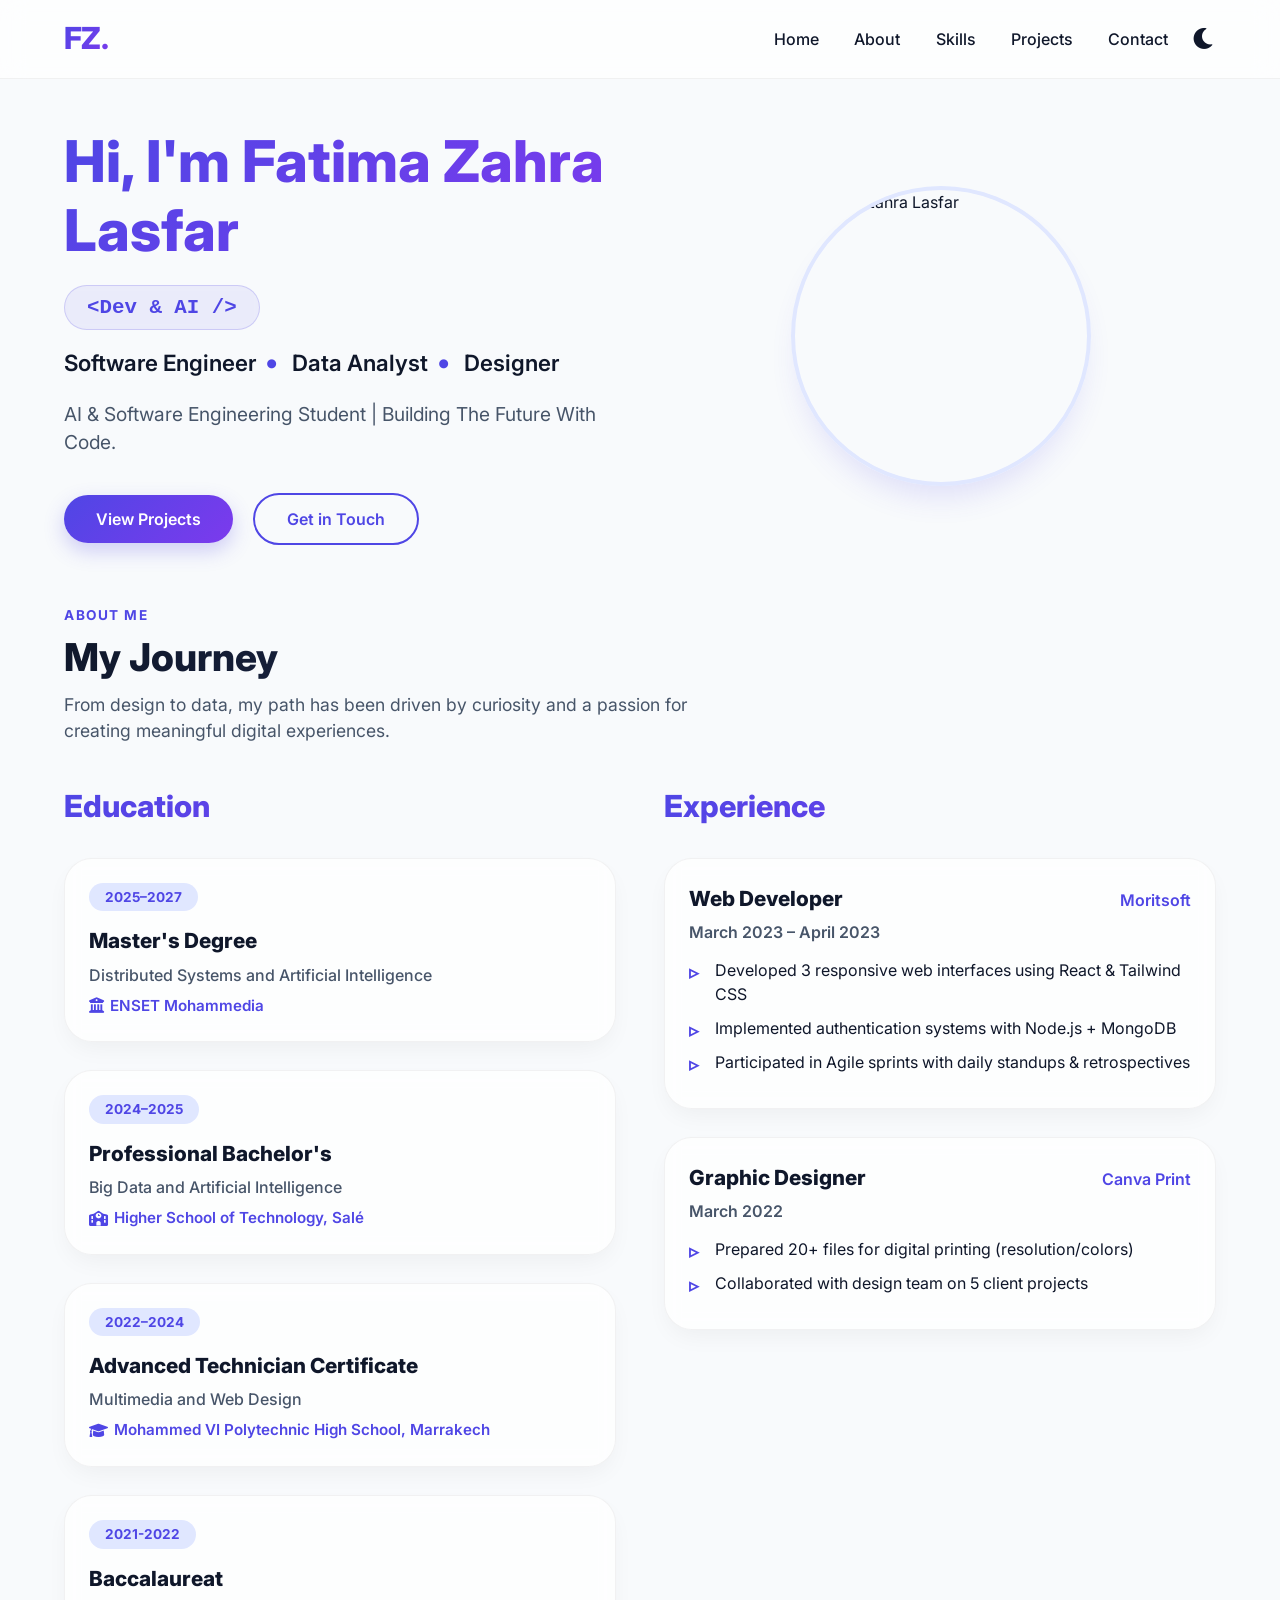
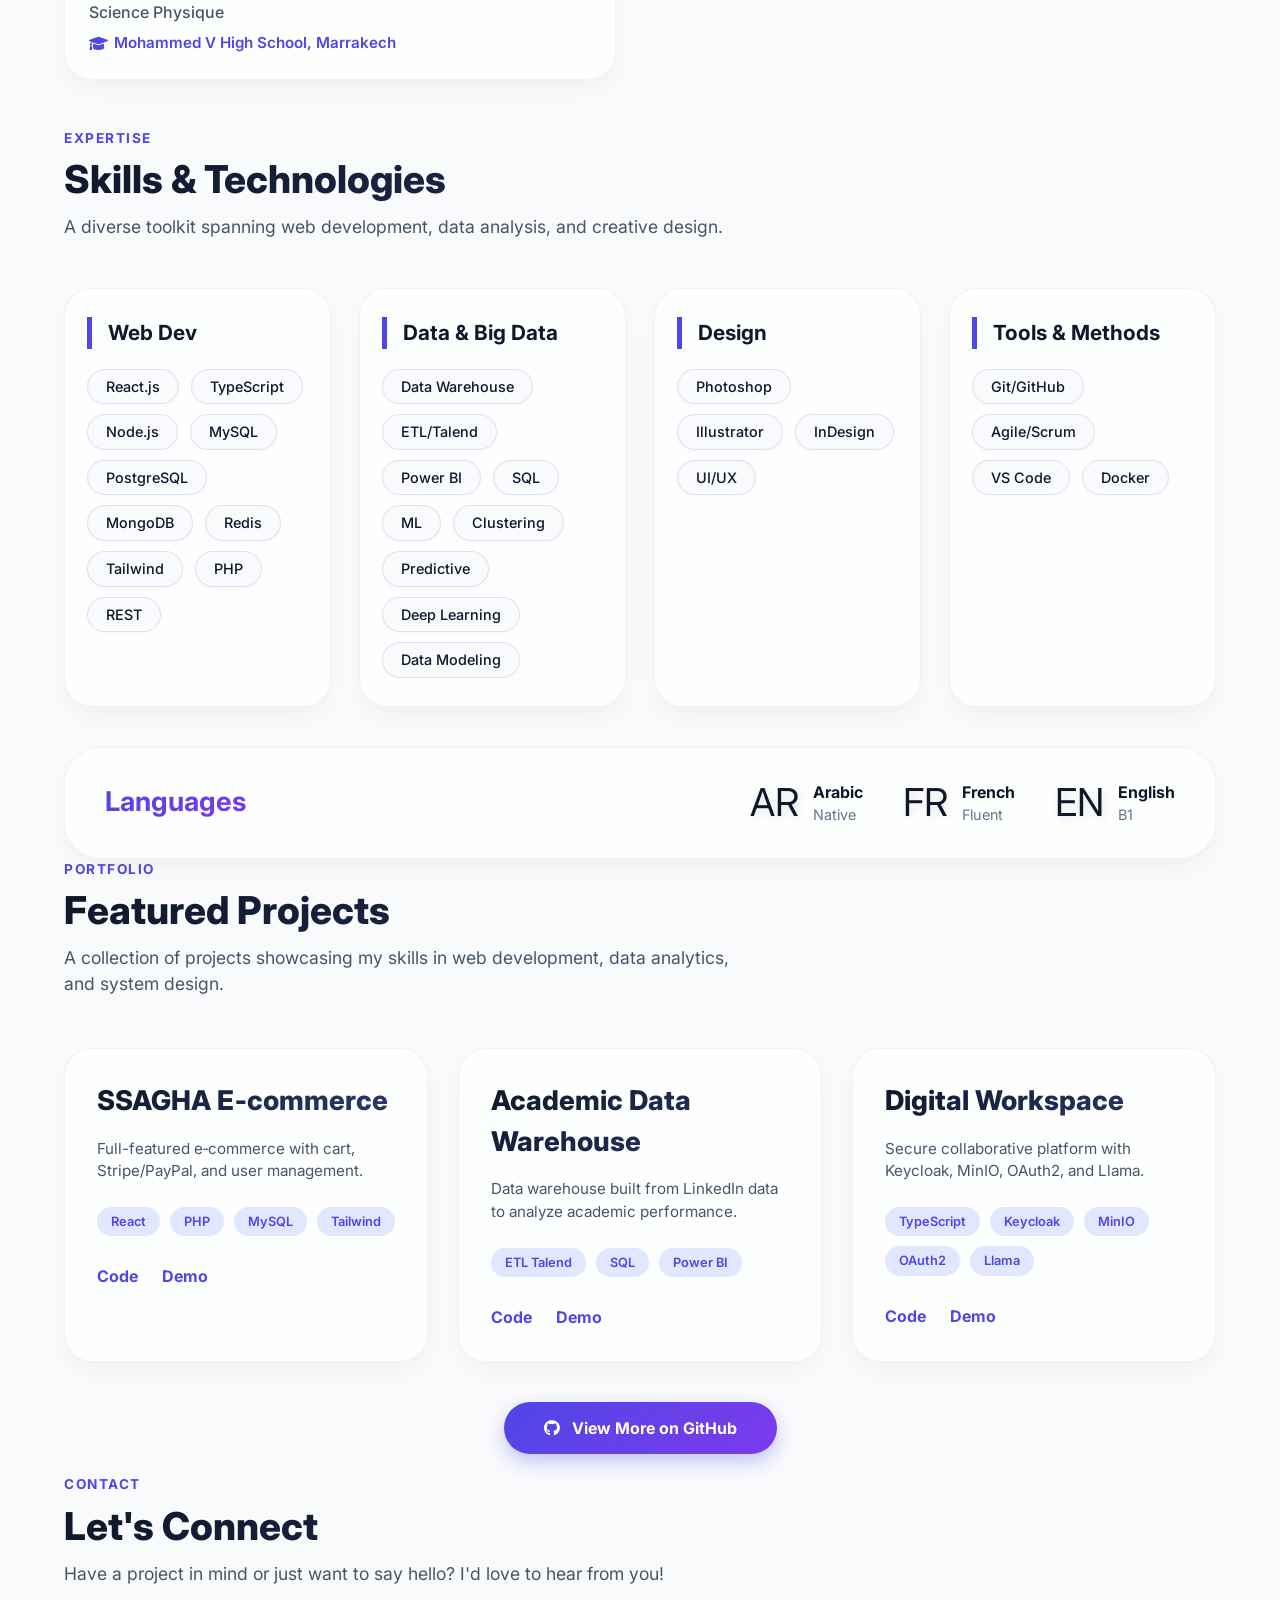
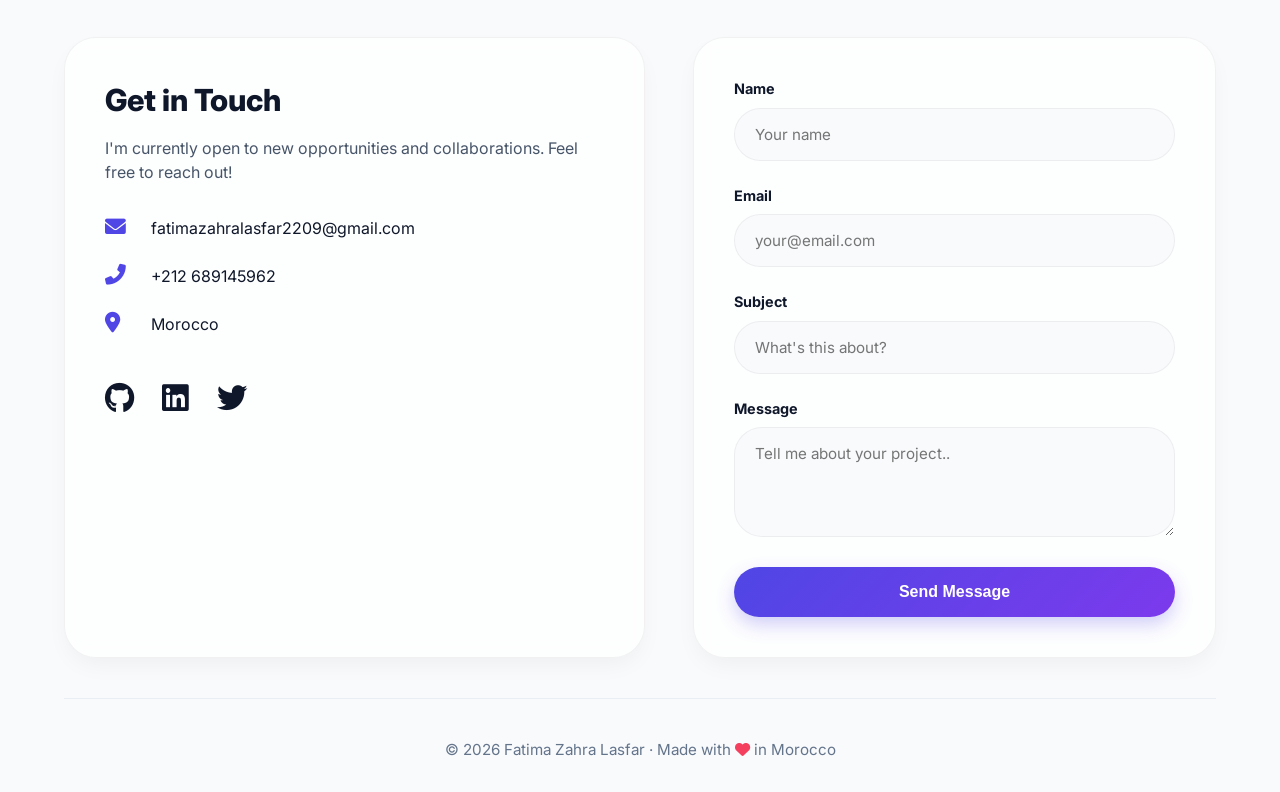
==== commit d5530f09: "LC" ====
--- a/index.html
+++ b/index.html
@@ -3,7 +3,7 @@
 <head>
   <meta charset="UTF-8">
   <meta name="viewport" content="width=device-width, initial-scale=1.0">
-  <title>FZ.dev · Fatima Zahra Lasfar</title>
+  <title>FZ.</title>
   <!-- Font Awesome 6 -->
   <link rel="stylesheet" href="https://cdnjs.cloudflare.com/ajax/libs/font-awesome/6.0.0-beta3/css/all.min.css">
   <!-- Google Fonts: Inter -->
